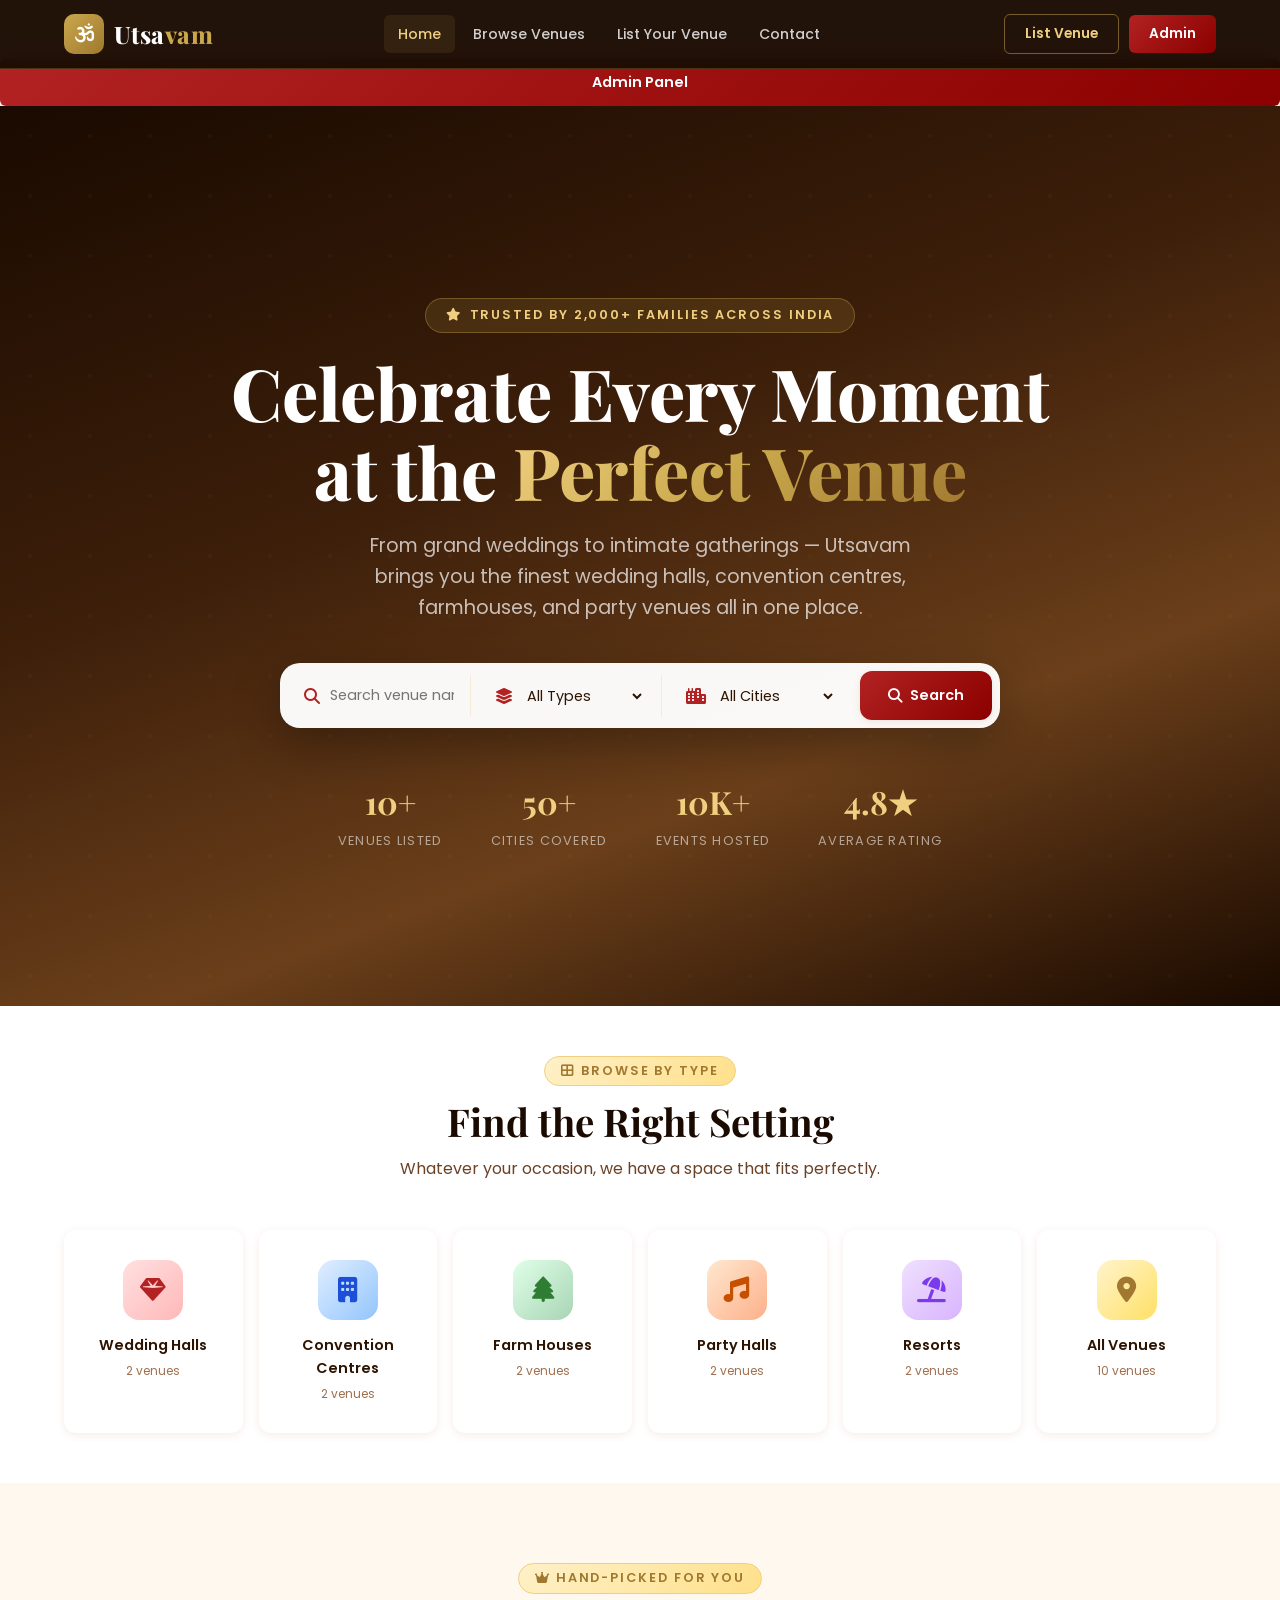
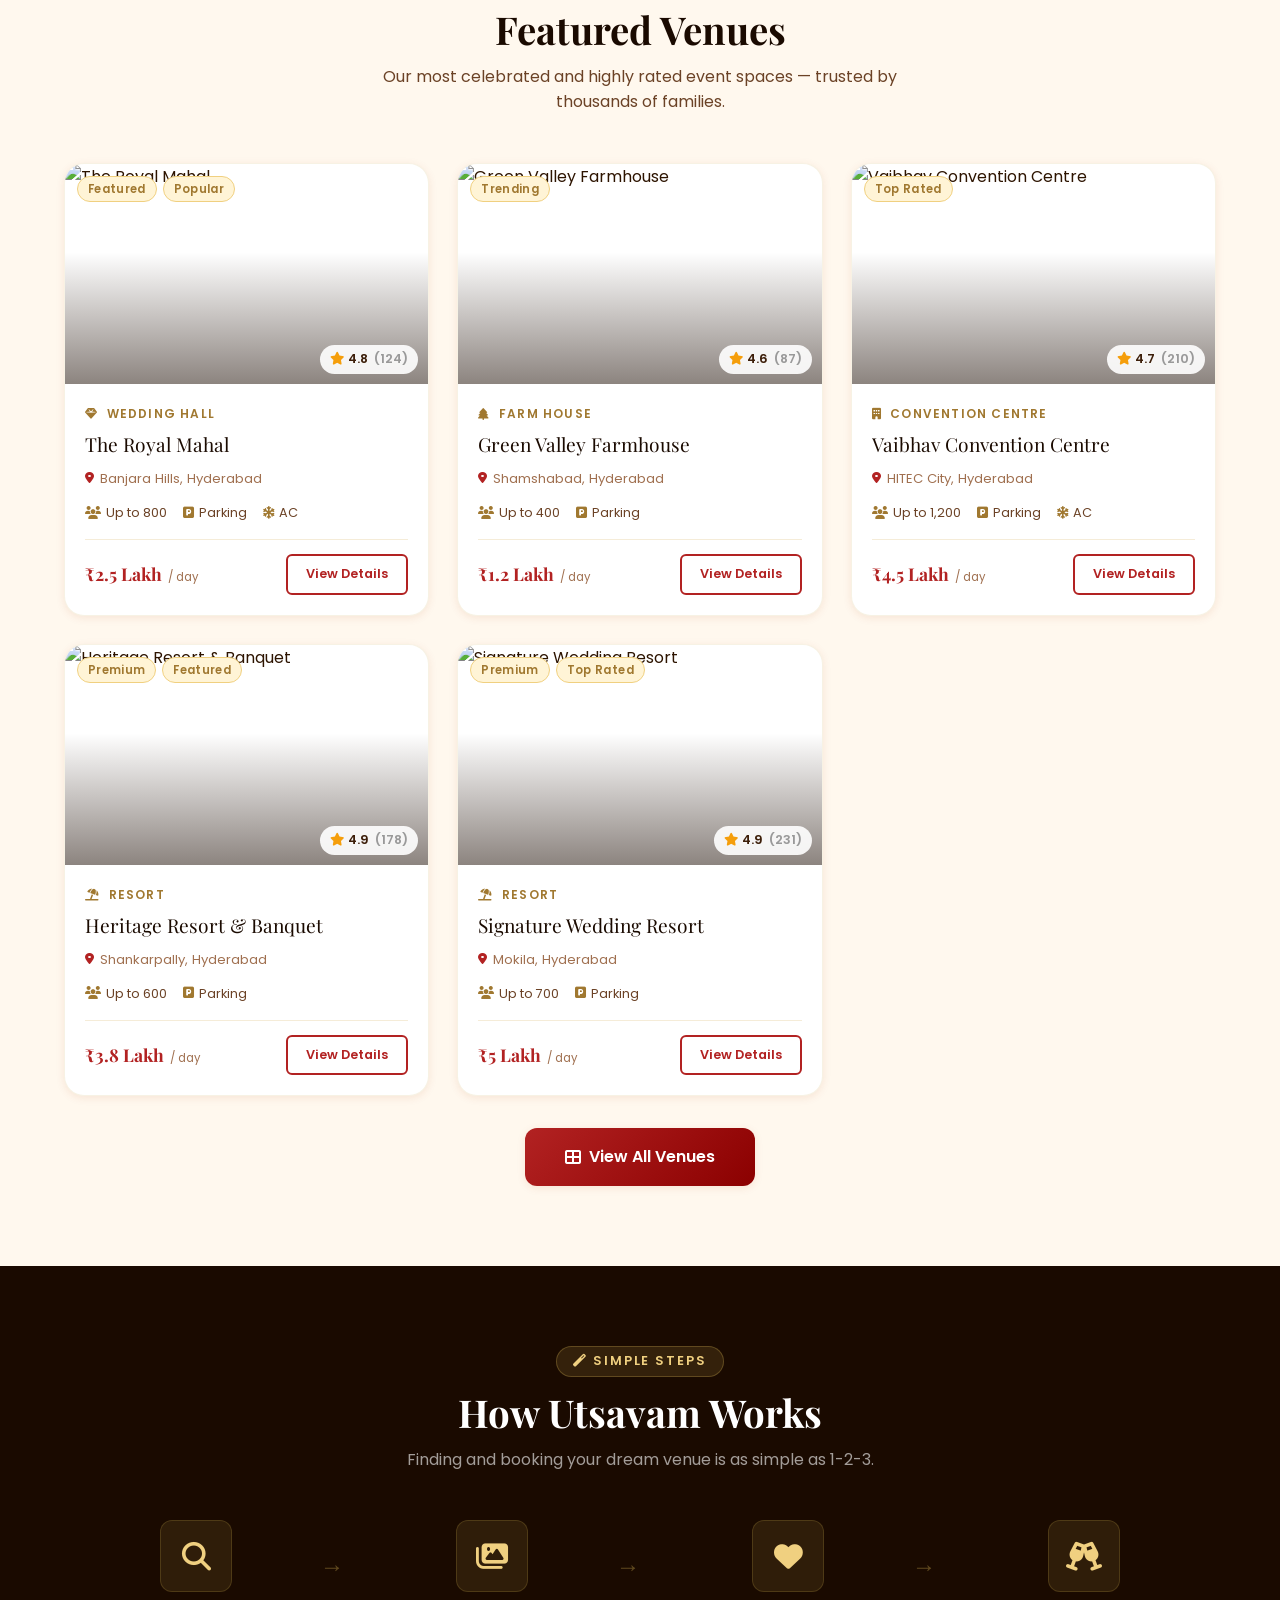
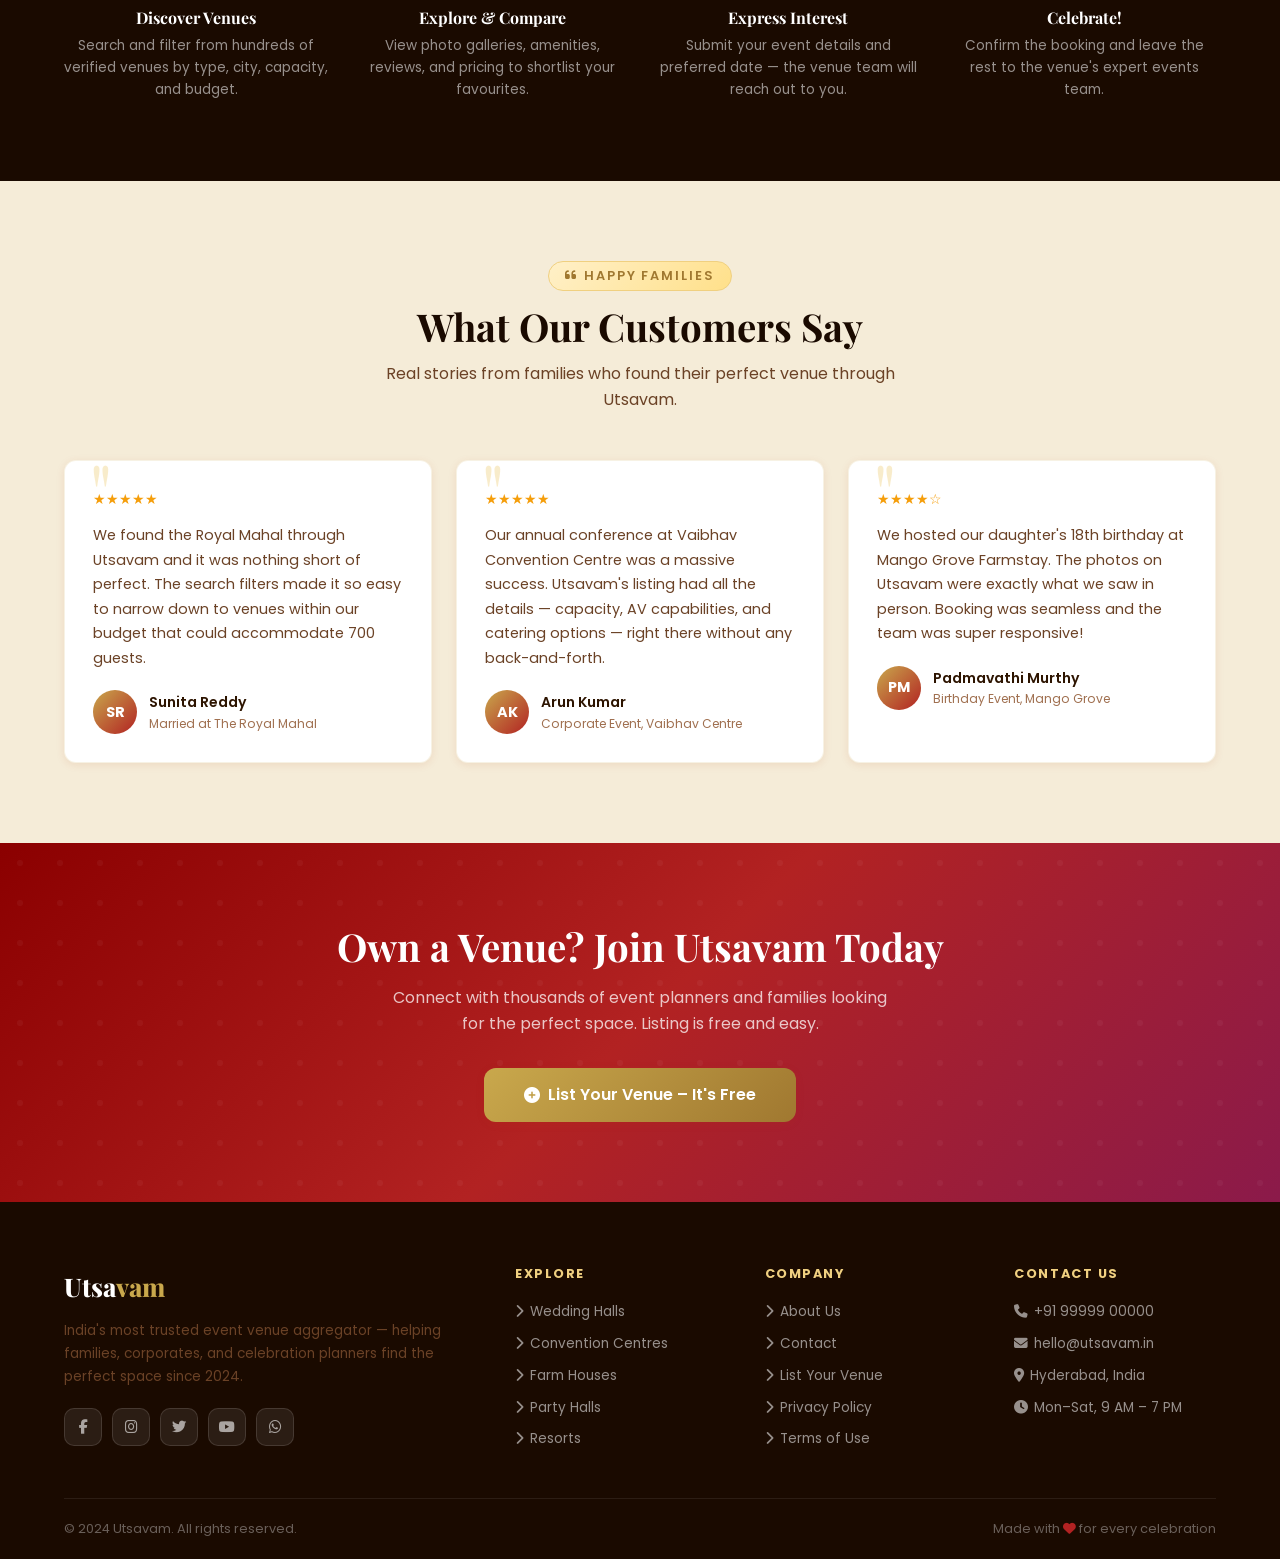
==== index.html @ 843a53f9 "Initial commit — Utsavam event venue aggregator" ====
<!DOCTYPE html>
<html lang="en">
<head>
  <meta charset="UTF-8">
  <meta name="viewport" content="width=device-width, initial-scale=1.0">
  <title>Utsavam – Find Your Perfect Event Venue</title>
  <meta name="description" content="Utsavam is India's premier event venue aggregator. Discover wedding halls, convention centres, farmhouses, party halls and resorts for every occasion.">
  <link rel="stylesheet" href="css/styles.css">
  <link rel="stylesheet" href="https://cdnjs.cloudflare.com/ajax/libs/font-awesome/6.5.0/css/all.min.css">
</head>
<body>

<!-- ══ NAVBAR ══ -->
<nav class="navbar" id="navbar">
  <div class="navbar-inner">
    <a href="index.html" class="navbar-logo">
      <div class="logo-icon"><i class="fas fa-om"></i></div>
      <span class="logo-text">Utsa<span>vam</span></span>
    </a>
    <div class="navbar-links">
      <a href="index.html"           class="nav-link">Home</a>
      <a href="venues.html"          class="nav-link">Browse Venues</a>
      <a href="register-venue.html"  class="nav-link">List Your Venue</a>
      <a href="contact.html"         class="nav-link">Contact</a>
    </div>
    <div class="navbar-cta">
      <a href="register-venue.html" class="btn btn-nav btn-nav-outline">List Venue</a>
      <a href="admin.html"          class="btn btn-nav btn-nav-primary">Admin</a>
    </div>
    <div class="hamburger" id="hamburger">
      <span></span><span></span><span></span>
    </div>
  </div>
</nav>

<!-- Mobile Menu -->
<div class="mobile-menu" id="mobileMenu">
  <a href="index.html"          class="nav-link">Home</a>
  <a href="venues.html"         class="nav-link">Browse Venues</a>
  <a href="register-venue.html" class="nav-link">List Your Venue</a>
  <a href="contact.html"        class="nav-link">Contact Us</a>
  <div style="border-top:1px solid rgba(255,255,255,0.1);margin:16px 0;"></div>
  <a href="admin.html" class="btn btn-primary btn-full">Admin Panel</a>
</div>

<!-- ══ HERO ══ -->
<section class="hero">
  <div class="hero-particles" id="heroParticles"></div>
  <div class="hero-content">
    <div class="hero-eyebrow fade-in-up">
      <i class="fas fa-star"></i> Trusted by 2,000+ Families Across India
    </div>
    <h1 class="hero-title fade-in-up fade-in-up-d1">
      Celebrate Every Moment<br>at the <span class="highlight">Perfect Venue</span>
    </h1>
    <p class="hero-subtitle fade-in-up fade-in-up-d2">
      From grand weddings to intimate gatherings — Utsavam brings you the finest wedding halls, convention centres, farmhouses, and party venues all in one place.
    </p>

    <!-- Search Bar -->
    <div class="hero-search fade-in-up fade-in-up-d3" id="heroSearch">
      <div class="search-field">
        <i class="fas fa-search"></i>
        <input type="text" id="searchQuery" placeholder="Search venue name, area…" autocomplete="off">
      </div>
      <div class="search-field">
        <i class="fas fa-layer-group"></i>
        <select id="searchType">
          <option value="">All Types</option>
          <option value="wedding_hall">Wedding Hall</option>
          <option value="convention_center">Convention Centre</option>
          <option value="farm_house">Farm House</option>
          <option value="party_hall">Party Hall</option>
          <option value="resort">Resort</option>
        </select>
      </div>
      <div class="search-field">
        <i class="fas fa-city"></i>
        <select id="searchCity">
          <option value="">All Cities</option>
          <option value="Hyderabad">Hyderabad</option>
          <option value="Chennai">Chennai</option>
          <option value="Bangalore">Bangalore</option>
          <option value="Mumbai">Mumbai</option>
        </select>
      </div>
      <button class="btn btn-primary" onclick="doHeroSearch()">
        <i class="fas fa-search"></i> Search
      </button>
    </div>

    <!-- Stats -->
    <div class="hero-stats fade-in-up">
      <div class="hero-stat"><span class="number" id="statVenues">0</span><span class="label">Venues Listed</span></div>
      <div class="hero-stat"><span class="number">50+</span><span class="label">Cities Covered</span></div>
      <div class="hero-stat"><span class="number">10K+</span><span class="label">Events Hosted</span></div>
      <div class="hero-stat"><span class="number">4.8★</span><span class="label">Average Rating</span></div>
    </div>
  </div>
</section>

<!-- ══ CATEGORIES ══ -->
<section class="section-sm" style="background:#fff;">
  <div class="container">
    <div class="section-header">
      <span class="eyebrow"><i class="fas fa-th-large"></i> Browse by Type</span>
      <h2>Find the Right Setting</h2>
      <p>Whatever your occasion, we have a space that fits perfectly.</p>
    </div>
    <div class="category-grid" id="categoryGrid">
      <a href="venues.html?type=wedding_hall" class="category-card">
        <div class="category-icon red"><i class="fas fa-gem" style="color:#B22222"></i></div>
        <div class="category-name">Wedding Halls</div>
        <div class="category-count" id="cat-wedding_hall">Loading…</div>
      </a>
      <a href="venues.html?type=convention_center" class="category-card">
        <div class="category-icon blue"><i class="fas fa-building" style="color:#1D4ED8"></i></div>
        <div class="category-name">Convention Centres</div>
        <div class="category-count" id="cat-convention_center">Loading…</div>
      </a>
      <a href="venues.html?type=farm_house" class="category-card">
        <div class="category-icon green"><i class="fas fa-tree" style="color:#2E7D32"></i></div>
        <div class="category-name">Farm Houses</div>
        <div class="category-count" id="cat-farm_house">Loading…</div>
      </a>
      <a href="venues.html?type=party_hall" class="category-card">
        <div class="category-icon orange"><i class="fas fa-music" style="color:#C75000"></i></div>
        <div class="category-name">Party Halls</div>
        <div class="category-count" id="cat-party_hall">Loading…</div>
      </a>
      <a href="venues.html?type=resort" class="category-card">
        <div class="category-icon purple"><i class="fas fa-umbrella-beach" style="color:#7C3AED"></i></div>
        <div class="category-name">Resorts</div>
        <div class="category-count" id="cat-resort">Loading…</div>
      </a>
      <a href="venues.html" class="category-card">
        <div class="category-icon gold"><i class="fas fa-map-marker-alt" style="color:#A07830"></i></div>
        <div class="category-name">All Venues</div>
        <div class="category-count" id="cat-all">Loading…</div>
      </a>
    </div>
  </div>
</section>

<!-- ══ FEATURED VENUES ══ -->
<section class="section" style="background:var(--cream);">
  <div class="container">
    <div class="section-header">
      <span class="eyebrow"><i class="fas fa-crown"></i> Hand-picked for You</span>
      <h2>Featured Venues</h2>
      <p>Our most celebrated and highly rated event spaces — trusted by thousands of families.</p>
    </div>
    <div class="venues-grid" id="featuredVenues">
      <!-- JS populated -->
    </div>
    <div class="text-center mt-32">
      <a href="venues.html" class="btn btn-primary btn-lg">
        <i class="fas fa-th-large"></i> View All Venues
      </a>
    </div>
  </div>
</section>

<!-- ══ HOW IT WORKS ══ -->
<section class="section how-it-works">
  <div class="container">
    <div class="section-header">
      <span class="eyebrow"><i class="fas fa-magic"></i> Simple Steps</span>
      <h2>How Utsavam Works</h2>
      <p>Finding and booking your dream venue is as simple as 1-2-3.</p>
    </div>
    <div class="steps-grid">
      <div class="step-card">
        <div class="step-icon"><i class="fas fa-search"></i></div>
        <h4>Discover Venues</h4>
        <p>Search and filter from hundreds of verified venues by type, city, capacity, and budget.</p>
      </div>
      <div class="step-card">
        <div class="step-icon"><i class="fas fa-images"></i></div>
        <h4>Explore & Compare</h4>
        <p>View photo galleries, amenities, reviews, and pricing to shortlist your favourites.</p>
      </div>
      <div class="step-card">
        <div class="step-icon"><i class="fas fa-heart"></i></div>
        <h4>Express Interest</h4>
        <p>Submit your event details and preferred date — the venue team will reach out to you.</p>
      </div>
      <div class="step-card">
        <div class="step-icon"><i class="fas fa-glass-cheers"></i></div>
        <h4>Celebrate!</h4>
        <p>Confirm the booking and leave the rest to the venue's expert events team.</p>
      </div>
    </div>
  </div>
</section>

<!-- ══ TESTIMONIALS ══ -->
<section class="section testimonials">
  <div class="container">
    <div class="section-header">
      <span class="eyebrow"><i class="fas fa-quote-left"></i> Happy Families</span>
      <h2>What Our Customers Say</h2>
      <p>Real stories from families who found their perfect venue through Utsavam.</p>
    </div>
    <div class="grid-3 gap-24" id="testimonials">
      <div class="testimonial-card">
        <div class="testimonial-stars">★★★★★</div>
        <p class="testimonial-text">We found the Royal Mahal through Utsavam and it was nothing short of perfect. The search filters made it so easy to narrow down to venues within our budget that could accommodate 700 guests.</p>
        <div class="testimonial-author">
          <div class="testimonial-avatar">SR</div>
          <div>
            <div class="testimonial-name">Sunita Reddy</div>
            <div class="testimonial-venue">Married at The Royal Mahal</div>
          </div>
        </div>
      </div>
      <div class="testimonial-card">
        <div class="testimonial-stars">★★★★★</div>
        <p class="testimonial-text">Our annual conference at Vaibhav Convention Centre was a massive success. Utsavam's listing had all the details — capacity, AV capabilities, and catering options — right there without any back-and-forth.</p>
        <div class="testimonial-author">
          <div class="testimonial-avatar">AK</div>
          <div>
            <div class="testimonial-name">Arun Kumar</div>
            <div class="testimonial-venue">Corporate Event, Vaibhav Centre</div>
          </div>
        </div>
      </div>
      <div class="testimonial-card">
        <div class="testimonial-stars">★★★★☆</div>
        <p class="testimonial-text">We hosted our daughter's 18th birthday at Mango Grove Farmstay. The photos on Utsavam were exactly what we saw in person. Booking was seamless and the team was super responsive!</p>
        <div class="testimonial-author">
          <div class="testimonial-avatar">PM</div>
          <div>
            <div class="testimonial-name">Padmavathi Murthy</div>
            <div class="testimonial-venue">Birthday Event, Mango Grove</div>
          </div>
        </div>
      </div>
    </div>
  </div>
</section>

<!-- ══ CTA BANNER ══ -->
<section class="cta-banner">
  <div class="container" style="position:relative;z-index:1;">
    <h2>Own a Venue? Join Utsavam Today</h2>
    <p>Connect with thousands of event planners and families looking for the perfect space. Listing is free and easy.</p>
    <a href="register-venue.html" class="btn btn-gold btn-lg">
      <i class="fas fa-plus-circle"></i> List Your Venue – It's Free
    </a>
  </div>
</section>

<!-- ══ FOOTER ══ -->
<footer class="footer">
  <div class="container">
    <div class="footer-grid">
      <div class="footer-brand">
        <div class="logo-text">Utsa<span>vam</span></div>
        <p>India's most trusted event venue aggregator — helping families, corporates, and celebration planners find the perfect space since 2024.</p>
        <div class="social-links">
          <a href="#" class="social-link"><i class="fab fa-facebook-f"></i></a>
          <a href="#" class="social-link"><i class="fab fa-instagram"></i></a>
          <a href="#" class="social-link"><i class="fab fa-twitter"></i></a>
          <a href="#" class="social-link"><i class="fab fa-youtube"></i></a>
          <a href="#" class="social-link"><i class="fab fa-whatsapp"></i></a>
        </div>
      </div>
      <div class="footer-col">
        <h5>Explore</h5>
        <div class="footer-links">
          <a href="venues.html?type=wedding_hall"       class="footer-link"><i class="fas fa-chevron-right"></i> Wedding Halls</a>
          <a href="venues.html?type=convention_center"  class="footer-link"><i class="fas fa-chevron-right"></i> Convention Centres</a>
          <a href="venues.html?type=farm_house"         class="footer-link"><i class="fas fa-chevron-right"></i> Farm Houses</a>
          <a href="venues.html?type=party_hall"         class="footer-link"><i class="fas fa-chevron-right"></i> Party Halls</a>
          <a href="venues.html?type=resort"             class="footer-link"><i class="fas fa-chevron-right"></i> Resorts</a>
        </div>
      </div>
      <div class="footer-col">
        <h5>Company</h5>
        <div class="footer-links">
          <a href="#"                    class="footer-link"><i class="fas fa-chevron-right"></i> About Us</a>
          <a href="contact.html"         class="footer-link"><i class="fas fa-chevron-right"></i> Contact</a>
          <a href="register-venue.html"  class="footer-link"><i class="fas fa-chevron-right"></i> List Your Venue</a>
          <a href="#"                    class="footer-link"><i class="fas fa-chevron-right"></i> Privacy Policy</a>
          <a href="#"                    class="footer-link"><i class="fas fa-chevron-right"></i> Terms of Use</a>
        </div>
      </div>
      <div class="footer-col">
        <h5>Contact Us</h5>
        <div class="footer-links">
          <span class="footer-link"><i class="fas fa-phone"></i> +91 99999 00000</span>
          <span class="footer-link"><i class="fas fa-envelope"></i> hello@utsavam.in</span>
          <span class="footer-link"><i class="fas fa-map-marker-alt"></i> Hyderabad, India</span>
          <span class="footer-link"><i class="fas fa-clock"></i> Mon–Sat, 9 AM – 7 PM</span>
        </div>
      </div>
    </div>
  </div>
  <div class="container">
    <div class="footer-bottom">
      <p>© 2024 Utsavam. All rights reserved.</p>
      <p class="made-with">Made with <i class="fas fa-heart"></i> for every celebration</p>
    </div>
  </div>
</footer>

<script src="js/data.js"></script>
<script>
document.addEventListener('DOMContentLoaded', () => {
  // Counter animation
  const venues = VenueDB.approved();
  const el = document.getElementById('statVenues');
  let count = 0;
  const target = venues.length;
  const timer = setInterval(() => {
    count += 1;
    el.textContent = count + '+';
    if (count >= target) { el.textContent = target + '+'; clearInterval(timer); }
  }, 60);

  // Category counts
  const types = ['wedding_hall','convention_center','farm_house','party_hall','resort'];
  types.forEach(t => {
    const cnt = venues.filter(v => v.type === t).length;
    const el  = document.getElementById('cat-' + t);
    if (el) el.textContent = cnt + ' venue' + (cnt !== 1 ? 's' : '');
  });
  const allEl = document.getElementById('cat-all');
  if (allEl) allEl.textContent = venues.length + ' venues';

  // Featured venues
  const featured = VenueDB.featured().slice(0, 6);
  const grid = document.getElementById('featuredVenues');
  if (grid) {
    if (featured.length === 0) {
      grid.innerHTML = '<div class="empty-state"><i class="fas fa-building"></i><h4>No featured venues yet</h4></div>';
    } else {
      grid.innerHTML = featured.map(v => Utils.venueCardHTML(v)).join('');
    }
  }

  // Particles
  const container = document.getElementById('heroParticles');
  if (container) {
    for (let i = 0; i < 20; i++) {
      const p = document.createElement('div');
      p.className = 'hero-particle';
      p.style.cssText = `left:${Math.random()*100}%;top:${60+Math.random()*40}%;animation-delay:${Math.random()*6}s;animation-duration:${4+Math.random()*4}s;`;
      container.appendChild(p);
    }
  }
});

function doHeroSearch() {
  const q    = document.getElementById('searchQuery').value.trim();
  const type = document.getElementById('searchType').value;
  const city = document.getElementById('searchCity').value;
  const params = new URLSearchParams();
  if (q)    params.set('q', q);
  if (type) params.set('type', type);
  if (city) params.set('city', city);
  window.location.href = 'venues.html?' + params.toString();
}

// Allow Enter key in search
document.getElementById('searchQuery')?.addEventListener('keydown', e => {
  if (e.key === 'Enter') doHeroSearch();
});
</script>
</body>
</html>
---- css/styles.css ----
/* ================================================
   UTSAVAM — Festive & Warm Theme
   Color Palette: Crimson, Gold, Cream, Deep Brown
   ================================================ */

@import url('https://fonts.googleapis.com/css2?family=Playfair+Display:wght@400;600;700;800&family=Poppins:wght@300;400;500;600;700&display=swap');

/* ── CSS Variables ── */
:root {
  --crimson:     #B22222;
  --crimson-dark:#8B0000;
  --crimson-light:#D94040;
  --gold:        #C9A84C;
  --gold-light:  #F0D080;
  --gold-dark:   #A07830;
  --cream:       #FFF8EE;
  --cream-dark:  #F5ECD8;
  --warm-white:  #FFFDF9;
  --brown-deep:  #1A0A00;
  --brown-dark:  #3D1F0A;
  --brown-mid:   #6B3F1A;
  --brown-light: #A0733A;
  --text-primary:#2D1400;
  --text-secondary:#6B4226;
  --text-light:  #A07050;
  --success:     #2E7D32;
  --error:       #C62828;
  --shadow-sm:   0 2px 8px rgba(180,60,0,0.10);
  --shadow-md:   0 4px 20px rgba(180,60,0,0.15);
  --shadow-lg:   0 8px 40px rgba(180,60,0,0.20);
  --radius-sm:   6px;
  --radius-md:   12px;
  --radius-lg:   20px;
  --transition:  all 0.3s ease;
  --font-heading:'Playfair Display', serif;
  --font-body:   'Poppins', sans-serif;
}

/* ── Reset & Base ── */
*, *::before, *::after { box-sizing: border-box; margin: 0; padding: 0; }

html { scroll-behavior: smooth; }

body {
  font-family: var(--font-body);
  background: var(--cream);
  color: var(--text-primary);
  line-height: 1.6;
  overflow-x: hidden;
}

img { max-width: 100%; display: block; }
a  { text-decoration: none; color: inherit; }
ul { list-style: none; }
button { cursor: pointer; border: none; background: none; font-family: inherit; }
input, textarea, select { font-family: inherit; }

/* ── Scrollbar ── */
::-webkit-scrollbar { width: 6px; }
::-webkit-scrollbar-track { background: var(--cream-dark); }
::-webkit-scrollbar-thumb { background: var(--gold); border-radius: 4px; }

/* ── Typography ── */
h1,h2,h3,h4,h5 { font-family: var(--font-heading); color: var(--brown-deep); line-height: 1.2; }
h1 { font-size: clamp(2rem, 5vw, 3.5rem); }
h2 { font-size: clamp(1.6rem, 3vw, 2.4rem); }
h3 { font-size: clamp(1.2rem, 2vw, 1.6rem); }
h4 { font-size: 1.1rem; }
p  { color: var(--text-secondary); }

.serif { font-family: var(--font-heading); }
.gold-text { color: var(--gold-dark); }
.crimson-text { color: var(--crimson); }

/* ── Layout ── */
.container { max-width: 1200px; margin: 0 auto; padding: 0 24px; }
.section    { padding: 80px 0; }
.section-sm { padding: 50px 0; }

.grid-2 { display: grid; grid-template-columns: repeat(2,1fr); gap: 24px; }
.grid-3 { display: grid; grid-template-columns: repeat(3,1fr); gap: 24px; }
.grid-4 { display: grid; grid-template-columns: repeat(4,1fr); gap: 24px; }

.flex { display: flex; }
.flex-center { display: flex; align-items: center; justify-content: center; }
.flex-between { display: flex; align-items: center; justify-content: space-between; }
.flex-col { display: flex; flex-direction: column; }
.gap-8  { gap: 8px; }
.gap-12 { gap: 12px; }
.gap-16 { gap: 16px; }
.gap-24 { gap: 24px; }

.text-center { text-align: center; }
.mt-8  { margin-top: 8px; }
.mt-16 { margin-top: 16px; }
.mt-24 { margin-top: 24px; }
.mt-32 { margin-top: 32px; }
.mb-8  { margin-bottom: 8px; }
.mb-16 { margin-bottom: 16px; }
.mb-24 { margin-bottom: 24px; }
.mb-32 { margin-bottom: 32px; }

/* ── Section Headers ── */
.section-header { text-align: center; margin-bottom: 48px; }
.section-header .eyebrow {
  display: inline-block;
  font-size: 0.8rem;
  font-weight: 600;
  letter-spacing: 0.15em;
  text-transform: uppercase;
  color: var(--gold-dark);
  background: linear-gradient(135deg, #FFF0C8, #FFE08A);
  border: 1px solid var(--gold-light);
  padding: 4px 16px;
  border-radius: 30px;
  margin-bottom: 12px;
}
.section-header h2 { margin-bottom: 12px; }
.section-header p { color: var(--text-secondary); max-width: 560px; margin: 0 auto; }

/* ── Decorative Divider ── */
.divider {
  display: flex; align-items: center; gap: 12px;
  justify-content: center; margin: 16px 0;
}
.divider::before, .divider::after {
  content:''; flex:1; height:1px;
  background: linear-gradient(90deg, transparent, var(--gold-light), transparent);
}
.divider-icon { color: var(--gold-dark); font-size: 1.1rem; }

/* ── Buttons ── */
.btn {
  display: inline-flex; align-items: center; gap: 8px;
  padding: 12px 28px; border-radius: var(--radius-sm);
  font-weight: 600; font-size: 0.9rem;
  transition: var(--transition); white-space: nowrap;
}
.btn-primary {
  background: linear-gradient(135deg, var(--crimson), var(--crimson-dark));
  color: #fff; box-shadow: var(--shadow-sm);
}
.btn-primary:hover {
  background: linear-gradient(135deg, var(--crimson-light), var(--crimson));
  box-shadow: var(--shadow-md); transform: translateY(-2px);
}
.btn-gold {
  background: linear-gradient(135deg, var(--gold), var(--gold-dark));
  color: #fff; box-shadow: var(--shadow-sm);
}
.btn-gold:hover {
  background: linear-gradient(135deg, var(--gold-light), var(--gold));
  box-shadow: var(--shadow-md); transform: translateY(-2px);
}
.btn-outline {
  border: 2px solid var(--crimson); color: var(--crimson); background: transparent;
}
.btn-outline:hover { background: var(--crimson); color: #fff; transform: translateY(-2px); }
.btn-outline-gold {
  border: 2px solid var(--gold-dark); color: var(--gold-dark); background: transparent;
}
.btn-outline-gold:hover { background: var(--gold-dark); color: #fff; transform: translateY(-2px); }
.btn-lg { padding: 16px 40px; font-size: 1rem; border-radius: var(--radius-md); }
.btn-sm { padding: 8px 18px; font-size: 0.8rem; }
.btn-full { width: 100%; justify-content: center; }

/* ── Tags / Badges ── */
.badge {
  display: inline-flex; align-items: center; gap: 4px;
  padding: 3px 10px; border-radius: 30px;
  font-size: 0.72rem; font-weight: 600; letter-spacing: 0.03em;
}
.badge-gold { background: #FFF4D6; color: var(--gold-dark); border: 1px solid #F0D080; }
.badge-crimson { background: #FFF0F0; color: var(--crimson); border: 1px solid #FFB8B8; }
.badge-green { background: #F0FFF4; color: #2E7D32; border: 1px solid #A8D5B5; }
.badge-blue  { background: #EFF6FF; color: #1D4ED8; border: 1px solid #93C5FD; }

/* ══════════════════════════════════════════
   NAVIGATION
══════════════════════════════════════════ */
.navbar {
  position: fixed; top: 0; left: 0; right: 0; z-index: 1000;
  background: rgba(26, 10, 0, 0.96);
  backdrop-filter: blur(12px);
  border-bottom: 1px solid rgba(201,168,76,0.25);
  transition: var(--transition);
}
.navbar.scrolled {
  background: rgba(26, 10, 0, 0.99);
  box-shadow: 0 4px 20px rgba(0,0,0,0.4);
}
.navbar-inner {
  display: flex; align-items: center; justify-content: space-between;
  padding: 0 24px; height: 68px; max-width: 1200px; margin: 0 auto;
}
.navbar-logo {
  display: flex; align-items: center; gap: 10px;
}
.navbar-logo .logo-icon {
  width: 40px; height: 40px;
  background: linear-gradient(135deg, var(--gold), var(--gold-dark));
  border-radius: 10px;
  display: flex; align-items: center; justify-content: center;
  font-size: 1.2rem; color: #fff;
}
.navbar-logo .logo-text {
  font-family: var(--font-heading); font-size: 1.5rem; font-weight: 800;
  color: #fff; letter-spacing: 0.02em;
}
.navbar-logo .logo-text span { color: var(--gold); }
.navbar-links {
  display: flex; align-items: center; gap: 4px;
}
.nav-link {
  padding: 8px 14px; border-radius: var(--radius-sm);
  color: rgba(255,255,255,0.8); font-size: 0.88rem; font-weight: 500;
  transition: var(--transition);
}
.nav-link:hover, .nav-link.active {
  color: var(--gold-light); background: rgba(201,168,76,0.1);
}
.navbar-cta { display: flex; align-items: center; gap: 10px; }
.btn-nav {
  padding: 8px 20px; border-radius: var(--radius-sm);
  font-size: 0.85rem; font-weight: 600;
}
.btn-nav-outline {
  border: 1px solid rgba(201,168,76,0.5); color: var(--gold-light);
  transition: var(--transition);
}
.btn-nav-outline:hover {
  border-color: var(--gold); background: rgba(201,168,76,0.15);
}
.btn-nav-primary {
  background: linear-gradient(135deg, var(--crimson), var(--crimson-dark));
  color: #fff; transition: var(--transition);
}
.btn-nav-primary:hover { background: linear-gradient(135deg, var(--crimson-light), var(--crimson)); }

.hamburger { display: none; flex-direction: column; gap: 5px; cursor: pointer; padding: 4px; }
.hamburger span { display: block; width: 22px; height: 2px; background: #fff; border-radius: 2px; transition: var(--transition); }

/* ══════════════════════════════════════════
   HERO SECTION
══════════════════════════════════════════ */
.hero {
  min-height: 100vh; position: relative;
  background: linear-gradient(160deg, #1A0A00 0%, #3D1F0A 40%, #6B3F1A 70%, #1A0A00 100%);
  display: flex; align-items: center; overflow: hidden;
}
.hero::before {
  content: ''; position: absolute; inset: 0;
  background: url("data:image/svg+xml,%3Csvg width='60' height='60' viewBox='0 0 60 60' xmlns='http://www.w3.org/2000/svg'%3E%3Cg fill='none' fill-rule='evenodd'%3E%3Cg fill='%23C9A84C' fill-opacity='0.04'%3E%3Ccircle cx='30' cy='30' r='2'/%3E%3C/g%3E%3C/g%3E%3C/svg%3E");
}
.hero-particles { position: absolute; inset: 0; overflow: hidden; pointer-events: none; }
.hero-particle {
  position: absolute; width: 4px; height: 4px;
  background: var(--gold-light); border-radius: 50%; opacity: 0;
  animation: float-particle 6s infinite;
}
@keyframes float-particle {
  0%   { opacity: 0; transform: translateY(0) scale(0); }
  20%  { opacity: 0.6; }
  80%  { opacity: 0.3; }
  100% { opacity: 0; transform: translateY(-120px) scale(1.5); }
}

.hero-content {
  position: relative; z-index: 2;
  max-width: 1200px; margin: 0 auto; padding: 120px 24px 80px;
  text-align: center;
}
.hero-eyebrow {
  display: inline-flex; align-items: center; gap: 8px;
  background: rgba(201,168,76,0.15); border: 1px solid rgba(201,168,76,0.35);
  color: var(--gold-light); padding: 6px 20px; border-radius: 30px;
  font-size: 0.8rem; font-weight: 600; letter-spacing: 0.15em; text-transform: uppercase;
  margin-bottom: 20px;
}
.hero-title {
  font-family: var(--font-heading); font-size: clamp(2.5rem, 6vw, 4.5rem);
  font-weight: 800; color: #fff; margin-bottom: 20px; line-height: 1.1;
}
.hero-title .highlight {
  background: linear-gradient(135deg, var(--gold-light), var(--gold), var(--gold-dark));
  -webkit-background-clip: text; -webkit-text-fill-color: transparent; background-clip: text;
}
.hero-subtitle {
  font-size: clamp(1rem, 2vw, 1.2rem); color: rgba(255,255,255,0.7);
  max-width: 580px; margin: 0 auto 40px;
}

/* Search Bar */
.hero-search {
  background: rgba(255,255,255,0.97);
  border-radius: var(--radius-lg);
  padding: 8px; max-width: 720px; margin: 0 auto 48px;
  display: flex; gap: 8px; align-items: center;
  box-shadow: 0 16px 48px rgba(0,0,0,0.3);
}
.search-field {
  flex: 1; display: flex; align-items: center; gap: 10px;
  padding: 10px 16px; border-right: 1px solid var(--cream-dark);
}
.search-field:last-of-type { border-right: none; }
.search-field i { color: var(--crimson); font-size: 1rem; flex-shrink: 0; }
.search-field input, .search-field select {
  border: none; outline: none; background: none;
  font-size: 0.9rem; color: var(--text-primary); width: 100%;
}
.search-field select option { color: var(--text-primary); }
.hero-search .btn { border-radius: var(--radius-md); padding: 14px 28px; }

/* Hero Stats */
.hero-stats {
  display: flex; justify-content: center; gap: 48px; flex-wrap: wrap;
}
.hero-stat { text-align: center; }
.hero-stat .number {
  font-family: var(--font-heading); font-size: 2rem; font-weight: 700;
  color: var(--gold-light); display: block;
}
.hero-stat .label { font-size: 0.8rem; color: rgba(255,255,255,0.55); text-transform: uppercase; letter-spacing: 0.1em; }

/* ══════════════════════════════════════════
   CATEGORY CARDS
══════════════════════════════════════════ */
.category-grid {
  display: grid; grid-template-columns: repeat(auto-fit, minmax(160px, 1fr)); gap: 16px;
}
.category-card {
  background: #fff; border-radius: var(--radius-md);
  padding: 28px 16px; text-align: center;
  border: 2px solid transparent;
  transition: var(--transition); cursor: pointer;
  box-shadow: var(--shadow-sm);
  text-decoration: none;
}
.category-card:hover {
  border-color: var(--gold); transform: translateY(-4px);
  box-shadow: var(--shadow-md);
}
.category-card.active { border-color: var(--crimson); background: #FFF5F5; }
.category-icon {
  width: 60px; height: 60px; border-radius: 16px;
  display: flex; align-items: center; justify-content: center;
  font-size: 1.6rem; margin: 0 auto 14px;
}
.category-icon.red    { background: linear-gradient(135deg, #FFE0E0, #FFB8B8); }
.category-icon.gold   { background: linear-gradient(135deg, #FFF4CC, #FFE066); }
.category-icon.green  { background: linear-gradient(135deg, #E0FFE8, #A8D5B5); }
.category-icon.blue   { background: linear-gradient(135deg, #E0EEFF, #93C5FD); }
.category-icon.purple { background: linear-gradient(135deg, #F0E0FF, #D8B4FE); }
.category-icon.orange { background: linear-gradient(135deg, #FFE8D0, #FDB08A); }
.category-name { font-weight: 600; font-size: 0.9rem; color: var(--text-primary); margin-bottom: 4px; }
.category-count { font-size: 0.75rem; color: var(--text-light); }

/* ══════════════════════════════════════════
   VENUE CARDS
══════════════════════════════════════════ */
.venues-grid {
  display: grid; grid-template-columns: repeat(auto-fill, minmax(320px, 1fr)); gap: 28px;
}
.venue-card {
  background: #fff; border-radius: var(--radius-lg);
  overflow: hidden; box-shadow: var(--shadow-sm);
  transition: var(--transition); cursor: pointer;
  border: 1px solid rgba(201,168,76,0.15);
}
.venue-card:hover { transform: translateY(-6px); box-shadow: var(--shadow-lg); }

.venue-card-image {
  position: relative; height: 220px; overflow: hidden;
}
.venue-card-image img {
  width: 100%; height: 100%; object-fit: cover;
  transition: transform 0.5s ease;
}
.venue-card:hover .venue-card-image img { transform: scale(1.06); }
.venue-card-image .overlay {
  position: absolute; inset: 0;
  background: linear-gradient(to top, rgba(26,10,0,0.5), transparent 60%);
}
.venue-card-badges {
  position: absolute; top: 12px; left: 12px;
  display: flex; gap: 6px; flex-wrap: wrap;
}
.venue-card-fav {
  position: absolute; top: 12px; right: 12px;
  width: 34px; height: 34px; border-radius: 50%;
  background: rgba(255,255,255,0.9); display: flex; align-items: center; justify-content: center;
  color: var(--crimson); font-size: 0.9rem; transition: var(--transition);
}
.venue-card-fav:hover { background: var(--crimson); color: #fff; }
.venue-card-rating {
  position: absolute; bottom: 10px; right: 10px;
  background: rgba(255,255,255,0.9); border-radius: 20px;
  padding: 4px 10px; font-size: 0.8rem; font-weight: 600;
  display: flex; align-items: center; gap: 4px; color: var(--brown-dark);
}
.venue-card-rating i { color: #F59E0B; }

.venue-card-body { padding: 20px; }
.venue-card-type {
  font-size: 0.75rem; font-weight: 600; text-transform: uppercase;
  letter-spacing: 0.1em; color: var(--gold-dark); margin-bottom: 6px;
}
.venue-card-name {
  font-family: var(--font-heading); font-size: 1.2rem;
  color: var(--brown-deep); margin-bottom: 8px;
  display: -webkit-box; -webkit-line-clamp: 1; -webkit-box-orient: vertical; overflow: hidden;
}
.venue-card-location {
  display: flex; align-items: center; gap: 6px;
  font-size: 0.82rem; color: var(--text-light); margin-bottom: 14px;
}
.venue-card-location i { color: var(--crimson); font-size: 0.75rem; }

.venue-card-meta {
  display: flex; gap: 16px; margin-bottom: 16px; flex-wrap: wrap;
}
.venue-meta-item {
  display: flex; align-items: center; gap: 5px;
  font-size: 0.8rem; color: var(--text-secondary);
}
.venue-meta-item i { color: var(--gold-dark); font-size: 0.8rem; }

.venue-card-footer {
  border-top: 1px solid var(--cream-dark);
  padding-top: 14px;
  display: flex; align-items: center; justify-content: space-between;
}
.venue-card-price .amount {
  font-family: var(--font-heading); font-size: 1.1rem; font-weight: 700; color: var(--crimson);
}
.venue-card-price .period { font-size: 0.72rem; color: var(--text-light); margin-left: 2px; }

/* ══════════════════════════════════════════
   HOW IT WORKS
══════════════════════════════════════════ */
.how-it-works { background: var(--brown-deep); }
.how-it-works .section-header h2 { color: #fff; }
.how-it-works .section-header p  { color: rgba(255,255,255,0.6); }
.how-it-works .section-header .eyebrow { background: rgba(201,168,76,0.15); border-color: rgba(201,168,76,0.3); color: var(--gold-light); }

.steps-grid { display: grid; grid-template-columns: repeat(auto-fit, minmax(220px, 1fr)); gap: 32px; }
.step-card { text-align: center; position: relative; }
.step-card:not(:last-child)::after {
  content: '→';
  position: absolute; top: 28px; right: -16px;
  color: rgba(201,168,76,0.4); font-size: 1.5rem;
}
.step-number {
  width: 56px; height: 56px; border-radius: 50%;
  background: linear-gradient(135deg, var(--gold), var(--gold-dark));
  display: flex; align-items: center; justify-content: center;
  font-family: var(--font-heading); font-size: 1.3rem; font-weight: 700; color: #fff;
  margin: 0 auto 16px;
}
.step-icon {
  width: 72px; height: 72px; border-radius: var(--radius-md);
  background: rgba(201,168,76,0.12); border: 1px solid rgba(201,168,76,0.2);
  display: flex; align-items: center; justify-content: center;
  font-size: 1.8rem; color: var(--gold-light); margin: 0 auto 16px;
}
.step-card h4 { color: #fff; margin-bottom: 8px; font-size: 1rem; }
.step-card p  { color: rgba(255,255,255,0.55); font-size: 0.85rem; }

/* ══════════════════════════════════════════
   TESTIMONIALS
══════════════════════════════════════════ */
.testimonials { background: var(--cream-dark); }
.testimonial-card {
  background: #fff; border-radius: var(--radius-md); padding: 28px;
  box-shadow: var(--shadow-sm); border: 1px solid rgba(201,168,76,0.15);
  position: relative;
}
.testimonial-card::before {
  content: '"'; position: absolute; top: -10px; left: 24px;
  font-family: var(--font-heading); font-size: 5rem; color: var(--gold-light);
  line-height: 1; opacity: 0.4;
}
.testimonial-stars { color: #F59E0B; margin-bottom: 12px; font-size: 0.85rem; }
.testimonial-text { color: var(--text-secondary); font-size: 0.9rem; line-height: 1.7; margin-bottom: 20px; }
.testimonial-author { display: flex; align-items: center; gap: 12px; }
.testimonial-avatar {
  width: 44px; height: 44px; border-radius: 50%;
  background: linear-gradient(135deg, var(--gold), var(--crimson));
  display: flex; align-items: center; justify-content: center;
  color: #fff; font-weight: 700; font-size: 0.9rem;
}
.testimonial-name { font-weight: 600; font-size: 0.88rem; color: var(--text-primary); }
.testimonial-venue { font-size: 0.76rem; color: var(--text-light); }

/* ══════════════════════════════════════════
   CTA BANNER
══════════════════════════════════════════ */
.cta-banner {
  background: linear-gradient(135deg, var(--crimson-dark), var(--crimson), #8B1A4A);
  padding: 80px 0; text-align: center; position: relative; overflow: hidden;
}
.cta-banner::before {
  content: ''; position: absolute; inset: 0;
  background: url("data:image/svg+xml,%3Csvg width='40' height='40' viewBox='0 0 40 40' xmlns='http://www.w3.org/2000/svg'%3E%3Cg fill='%23fff' fill-opacity='0.04'%3E%3Ccircle cx='20' cy='20' r='3'/%3E%3C/g%3E%3C/svg%3E");
}
.cta-banner h2 { color: #fff; margin-bottom: 16px; }
.cta-banner p  { color: rgba(255,255,255,0.75); margin-bottom: 32px; max-width: 500px; margin: 0 auto 32px; }
.cta-banner .btn-gold { font-size: 1rem; padding: 14px 40px; }

/* ══════════════════════════════════════════
   FOOTER
══════════════════════════════════════════ */
.footer { background: var(--brown-deep); color: rgba(255,255,255,0.7); padding: 64px 0 0; }
.footer-grid {
  display: grid; grid-template-columns: 2fr 1fr 1fr 1fr; gap: 48px; margin-bottom: 48px;
}
.footer-brand .logo-text {
  font-family: var(--font-heading); font-size: 1.6rem; font-weight: 800;
  color: #fff; margin-bottom: 12px;
}
.footer-brand .logo-text span { color: var(--gold); }
.footer-brand p { font-size: 0.85rem; line-height: 1.7; margin-bottom: 20px; }
.social-links { display: flex; gap: 10px; }
.social-link {
  width: 38px; height: 38px; border-radius: 10px;
  background: rgba(255,255,255,0.08); border: 1px solid rgba(255,255,255,0.12);
  display: flex; align-items: center; justify-content: center;
  color: rgba(255,255,255,0.6); font-size: 0.9rem; transition: var(--transition);
}
.social-link:hover { background: var(--crimson); color: #fff; border-color: var(--crimson); }

.footer-col h5 { color: var(--gold-light); font-family: var(--font-body); font-size: 0.8rem; font-weight: 700; letter-spacing: 0.12em; text-transform: uppercase; margin-bottom: 20px; }
.footer-links { display: flex; flex-direction: column; gap: 10px; }
.footer-link {
  font-size: 0.85rem; color: rgba(255,255,255,0.55);
  transition: var(--transition); display: flex; align-items: center; gap: 6px;
}
.footer-link:hover { color: var(--gold-light); padding-left: 4px; }

.footer-bottom {
  border-top: 1px solid rgba(255,255,255,0.08);
  padding: 20px 0; display: flex; align-items: center; justify-content: space-between;
  flex-wrap: wrap; gap: 12px;
}
.footer-bottom p { font-size: 0.8rem; color: rgba(255,255,255,0.35); }
.footer-bottom .made-with { color: rgba(255,255,255,0.35); font-size: 0.8rem; }
.footer-bottom .made-with i { color: var(--crimson); }

/* ══════════════════════════════════════════
   PAGE HERO (inner pages)
══════════════════════════════════════════ */
.page-hero {
  padding: 120px 0 60px;
  background: linear-gradient(160deg, var(--brown-deep) 0%, var(--brown-dark) 60%, var(--brown-mid) 100%);
  text-align: center; position: relative; overflow: hidden;
}
.page-hero::after {
  content: ''; position: absolute; bottom: -1px; left: 0; right: 0; height: 60px;
  background: var(--cream);
  clip-path: ellipse(55% 100% at 50% 100%);
}
.page-hero h1 { color: #fff; margin-bottom: 12px; }
.page-hero p  { color: rgba(255,255,255,0.65); max-width: 500px; margin: 0 auto; }
.breadcrumb {
  display: flex; align-items: center; justify-content: center; gap: 8px;
  font-size: 0.8rem; color: rgba(255,255,255,0.5); margin-bottom: 20px;
}
.breadcrumb a { color: var(--gold-light); transition: var(--transition); }
.breadcrumb a:hover { color: var(--gold); }
.breadcrumb i { font-size: 0.65rem; }

/* ══════════════════════════════════════════
   VENUE LISTING PAGE
══════════════════════════════════════════ */
.venues-page-layout {
  display: grid; grid-template-columns: 280px 1fr; gap: 32px;
  align-items: start; padding: 40px 0 80px;
}
.filter-sidebar {
  background: #fff; border-radius: var(--radius-lg); padding: 24px;
  box-shadow: var(--shadow-sm); border: 1px solid rgba(201,168,76,0.15);
  position: sticky; top: 88px;
}
.filter-sidebar h4 { margin-bottom: 20px; color: var(--brown-deep); }
.filter-group { margin-bottom: 24px; }
.filter-group label {
  display: block; font-size: 0.78rem; font-weight: 700; text-transform: uppercase;
  letter-spacing: 0.1em; color: var(--text-light); margin-bottom: 10px;
}
.filter-group select, .filter-group input[type="range"] {
  width: 100%; border: 1.5px solid var(--cream-dark); border-radius: var(--radius-sm);
  padding: 10px 12px; font-size: 0.87rem; color: var(--text-primary);
  background: var(--cream); outline: none; transition: var(--transition);
}
.filter-group select:focus, .filter-group input:focus { border-color: var(--gold); }
.filter-checkboxes { display: flex; flex-direction: column; gap: 8px; }
.filter-checkbox {
  display: flex; align-items: center; gap: 10px; cursor: pointer;
  font-size: 0.85rem; color: var(--text-secondary);
}
.filter-checkbox input[type="checkbox"] {
  width: 16px; height: 16px; accent-color: var(--crimson);
}
.price-range-display {
  display: flex; justify-content: space-between;
  font-size: 0.78rem; color: var(--text-light); margin-top: 6px;
}
input[type="range"] {
  -webkit-appearance: none; height: 4px;
  background: linear-gradient(90deg, var(--crimson), var(--gold));
  border-radius: 2px; padding: 0 !important; border: none !important;
}
input[type="range"]::-webkit-slider-thumb {
  -webkit-appearance: none; width: 18px; height: 18px;
  border-radius: 50%; background: var(--crimson);
  cursor: pointer; box-shadow: 0 2px 6px rgba(178,34,34,0.4);
}

.venues-main {}
.venues-toolbar {
  display: flex; align-items: center; justify-content: space-between;
  margin-bottom: 24px; flex-wrap: wrap; gap: 12px;
}
.venues-count { font-size: 0.9rem; color: var(--text-secondary); }
.venues-count strong { color: var(--text-primary); }
.sort-select {
  border: 1.5px solid var(--cream-dark); border-radius: var(--radius-sm);
  padding: 8px 14px; font-size: 0.85rem; color: var(--text-primary);
  background: #fff; outline: none; cursor: pointer;
}
.sort-select:focus { border-color: var(--gold); }

.search-bar-inline {
  display: flex; align-items: center; gap: 10px;
  background: #fff; border: 1.5px solid var(--cream-dark);
  border-radius: var(--radius-sm); padding: 10px 16px; margin-bottom: 24px;
  transition: var(--transition);
}
.search-bar-inline:focus-within { border-color: var(--gold); box-shadow: 0 0 0 3px rgba(201,168,76,0.12); }
.search-bar-inline i { color: var(--text-light); }
.search-bar-inline input { border: none; outline: none; flex: 1; font-size: 0.9rem; background: none; }

/* ══════════════════════════════════════════
   VENUE DETAIL PAGE
══════════════════════════════════════════ */
.venue-detail-layout {
  display: grid; grid-template-columns: 1fr 360px; gap: 32px;
  align-items: start; padding: 40px 0 80px;
}
.venue-detail-main {}
.venue-detail-sidebar {}

/* Gallery */
.gallery-container { border-radius: var(--radius-lg); overflow: hidden; margin-bottom: 32px; }
.gallery-main { position: relative; height: 420px; overflow: hidden; }
.gallery-main img { width: 100%; height: 100%; object-fit: cover; }
.gallery-thumbs { display: grid; grid-template-columns: repeat(4,1fr); gap: 6px; margin-top: 6px; }
.gallery-thumb { height: 80px; overflow: hidden; border-radius: 6px; cursor: pointer; opacity: 0.7; transition: var(--transition); }
.gallery-thumb:hover, .gallery-thumb.active { opacity: 1; outline: 2px solid var(--gold); }
.gallery-thumb img { width: 100%; height: 100%; object-fit: cover; }

/* Venue detail info */
.venue-detail-header { margin-bottom: 24px; }
.venue-detail-type { font-size: 0.75rem; font-weight: 700; letter-spacing: 0.12em; text-transform: uppercase; color: var(--gold-dark); margin-bottom: 8px; }
.venue-detail-name { font-size: 2rem; color: var(--brown-deep); margin-bottom: 12px; }
.venue-detail-meta { display: flex; gap: 20px; flex-wrap: wrap; margin-bottom: 16px; }
.venue-detail-meta-item { display: flex; align-items: center; gap: 6px; font-size: 0.85rem; color: var(--text-secondary); }
.venue-detail-meta-item i { color: var(--crimson); }

.detail-section { margin-bottom: 32px; }
.detail-section h3 { margin-bottom: 16px; padding-bottom: 8px; border-bottom: 2px solid var(--cream-dark); }
.detail-section p { font-size: 0.92rem; line-height: 1.8; }

.amenities-grid { display: flex; flex-wrap: wrap; gap: 10px; }
.amenity-tag {
  display: flex; align-items: center; gap: 6px;
  background: var(--cream); border: 1px solid var(--cream-dark);
  border-radius: 30px; padding: 6px 14px;
  font-size: 0.82rem; color: var(--text-secondary);
}
.amenity-tag i { color: var(--gold-dark); font-size: 0.8rem; }

/* Sticky sidebar card */
.booking-card {
  background: #fff; border-radius: var(--radius-lg); padding: 28px;
  box-shadow: var(--shadow-md); border: 2px solid rgba(201,168,76,0.2);
  position: sticky; top: 88px;
}
.booking-card-price {
  font-family: var(--font-heading); font-size: 1.8rem; color: var(--crimson);
  margin-bottom: 4px;
}
.booking-card-price span { font-size: 0.9rem; color: var(--text-light); font-family: var(--font-body); }
.booking-form { margin-top: 20px; }
.form-group { margin-bottom: 16px; }
.form-group label { display: block; font-size: 0.78rem; font-weight: 600; color: var(--text-secondary); margin-bottom: 6px; }
.form-control {
  width: 100%; border: 1.5px solid var(--cream-dark);
  border-radius: var(--radius-sm); padding: 11px 14px;
  font-size: 0.88rem; color: var(--text-primary); background: var(--cream);
  outline: none; transition: var(--transition);
}
.form-control:focus { border-color: var(--gold); background: #fff; box-shadow: 0 0 0 3px rgba(201,168,76,0.12); }
textarea.form-control { min-height: 90px; resize: vertical; }

/* ══════════════════════════════════════════
   CONTACT PAGE
══════════════════════════════════════════ */
.contact-layout {
  display: grid; grid-template-columns: 1fr 1fr; gap: 48px;
  padding: 60px 0 80px;
}
.contact-info h3 { margin-bottom: 16px; }
.contact-info p  { margin-bottom: 32px; line-height: 1.8; }
.contact-cards { display: flex; flex-direction: column; gap: 16px; }
.contact-card {
  display: flex; gap: 16px; align-items: flex-start;
  background: #fff; border-radius: var(--radius-md); padding: 20px;
  box-shadow: var(--shadow-sm); border: 1px solid rgba(201,168,76,0.15);
}
.contact-card-icon {
  width: 46px; height: 46px; border-radius: 12px; flex-shrink: 0;
  background: linear-gradient(135deg, #FFE0E0, #FFB8B8);
  display: flex; align-items: center; justify-content: center;
  color: var(--crimson); font-size: 1rem;
}
.contact-card-icon.gold { background: linear-gradient(135deg, #FFF4CC, #FFE066); color: var(--gold-dark); }
.contact-card h5 { margin-bottom: 4px; font-size: 0.9rem; }
.contact-card p  { font-size: 0.82rem; margin: 0; }

.contact-form-card {
  background: #fff; border-radius: var(--radius-lg); padding: 36px;
  box-shadow: var(--shadow-md); border: 1px solid rgba(201,168,76,0.15);
}
.contact-form-card h3 { margin-bottom: 24px; }

/* ══════════════════════════════════════════
   REGISTER VENUE PAGE
══════════════════════════════════════════ */
.register-layout {
  display: grid; grid-template-columns: 1fr 1.5fr; gap: 48px;
  padding: 60px 0 80px; align-items: start;
}
.register-benefits h3 { margin-bottom: 16px; }
.register-benefits p  { margin-bottom: 28px; }
.benefit-list { display: flex; flex-direction: column; gap: 14px; }
.benefit-item {
  display: flex; gap: 12px; align-items: flex-start;
}
.benefit-icon {
  width: 36px; height: 36px; border-radius: 10px; flex-shrink: 0;
  background: linear-gradient(135deg, var(--gold), var(--gold-dark));
  display: flex; align-items: center; justify-content: center;
  color: #fff; font-size: 0.85rem;
}
.benefit-item h5 { margin-bottom: 2px; font-size: 0.9rem; }
.benefit-item p  { font-size: 0.8rem; margin: 0; }

.register-form-card {
  background: #fff; border-radius: var(--radius-lg); padding: 36px;
  box-shadow: var(--shadow-md); border: 1px solid rgba(201,168,76,0.15);
}
.register-form-card h3 { margin-bottom: 8px; }
.register-form-card > p { margin-bottom: 28px; font-size: 0.87rem; }
.form-row { display: grid; grid-template-columns: 1fr 1fr; gap: 16px; }

/* ══════════════════════════════════════════
   ADMIN PANEL
══════════════════════════════════════════ */
.admin-layout { display: grid; grid-template-columns: 240px 1fr; min-height: 100vh; }
.admin-sidebar {
  background: var(--brown-deep); padding: 0;
  position: fixed; left: 0; top: 0; bottom: 0; width: 240px;
  display: flex; flex-direction: column;
}
.admin-sidebar-logo {
  padding: 20px; border-bottom: 1px solid rgba(255,255,255,0.08);
}
.admin-sidebar-logo .logo-text {
  font-family: var(--font-heading); font-size: 1.3rem; font-weight: 800; color: #fff;
}
.admin-sidebar-logo .logo-text span { color: var(--gold); }
.admin-sidebar-logo small { display: block; color: rgba(255,255,255,0.35); font-size: 0.7rem; margin-top: 2px; }
.admin-nav { flex: 1; padding: 16px 12px; }
.admin-nav-item {
  display: flex; align-items: center; gap: 10px;
  padding: 10px 14px; border-radius: var(--radius-sm); margin-bottom: 4px;
  color: rgba(255,255,255,0.55); font-size: 0.85rem; font-weight: 500;
  cursor: pointer; transition: var(--transition);
}
.admin-nav-item:hover { background: rgba(255,255,255,0.06); color: rgba(255,255,255,0.85); }
.admin-nav-item.active { background: rgba(178,34,34,0.3); color: #fff; border-left: 3px solid var(--crimson); }
.admin-nav-item i { width: 16px; font-size: 0.9rem; }
.admin-nav-section {
  font-size: 0.68rem; font-weight: 700; letter-spacing: 0.12em; text-transform: uppercase;
  color: rgba(255,255,255,0.25); padding: 16px 14px 6px;
}
.admin-logout {
  padding: 16px 12px; border-top: 1px solid rgba(255,255,255,0.08);
}
.admin-logout-btn {
  display: flex; align-items: center; gap: 10px;
  padding: 10px 14px; border-radius: var(--radius-sm);
  color: rgba(255,255,255,0.45); font-size: 0.85rem; cursor: pointer;
  transition: var(--transition); width: 100%;
}
.admin-logout-btn:hover { color: var(--crimson-light); background: rgba(178,34,34,0.1); }

.admin-main {
  margin-left: 240px; background: #F8F4EF; min-height: 100vh;
}
.admin-topbar {
  background: #fff; border-bottom: 1px solid #EFE8DC;
  padding: 16px 28px; display: flex; align-items: center; justify-content: space-between;
  position: sticky; top: 0; z-index: 100; box-shadow: 0 1px 4px rgba(0,0,0,0.05);
}
.admin-topbar h2 { font-size: 1.3rem; color: var(--brown-deep); }
.admin-topbar-right { display: flex; align-items: center; gap: 12px; }
.admin-avatar {
  width: 36px; height: 36px; border-radius: 50%;
  background: linear-gradient(135deg, var(--crimson), var(--gold-dark));
  display: flex; align-items: center; justify-content: center;
  color: #fff; font-weight: 700; font-size: 0.85rem;
}

.admin-content { padding: 28px; }
.admin-stats-grid { display: grid; grid-template-columns: repeat(4, 1fr); gap: 16px; margin-bottom: 28px; }
.admin-stat-card {
  background: #fff; border-radius: var(--radius-md); padding: 20px;
  box-shadow: 0 1px 4px rgba(0,0,0,0.06); border: 1px solid #EFE8DC;
  display: flex; align-items: center; gap: 16px;
}
.admin-stat-icon {
  width: 48px; height: 48px; border-radius: 12px;
  display: flex; align-items: center; justify-content: center; font-size: 1.2rem; flex-shrink: 0;
}
.admin-stat-icon.red    { background: #FFF0F0; color: var(--crimson); }
.admin-stat-icon.gold   { background: #FFFAEB; color: var(--gold-dark); }
.admin-stat-icon.green  { background: #F0FFF4; color: #2E7D32; }
.admin-stat-icon.blue   { background: #EFF6FF; color: #1D4ED8; }
.admin-stat-number { font-family: var(--font-heading); font-size: 1.8rem; font-weight: 700; color: var(--brown-deep); line-height: 1; }
.admin-stat-label { font-size: 0.78rem; color: var(--text-light); margin-top: 2px; }

.admin-card {
  background: #fff; border-radius: var(--radius-md);
  box-shadow: 0 1px 4px rgba(0,0,0,0.06); border: 1px solid #EFE8DC;
  margin-bottom: 24px; overflow: hidden;
}
.admin-card-header {
  padding: 18px 24px; border-bottom: 1px solid #EFE8DC;
  display: flex; align-items: center; justify-content: space-between;
}
.admin-card-header h3 { font-size: 1rem; color: var(--brown-deep); }
.admin-card-body { padding: 24px; }

/* Admin Table */
.admin-table { width: 100%; border-collapse: collapse; font-size: 0.85rem; }
.admin-table th {
  padding: 10px 14px; text-align: left;
  background: #FAF6F0; border-bottom: 2px solid #EFE8DC;
  color: var(--text-light); font-size: 0.72rem; font-weight: 700;
  text-transform: uppercase; letter-spacing: 0.08em;
}
.admin-table td { padding: 12px 14px; border-bottom: 1px solid #F5EFE7; color: var(--text-secondary); vertical-align: middle; }
.admin-table tr:last-child td { border-bottom: none; }
.admin-table tr:hover td { background: #FAF8F5; }
.table-venue-img {
  width: 44px; height: 34px; border-radius: 6px; object-fit: cover; display: block;
}
.table-actions { display: flex; gap: 6px; }
.action-btn {
  padding: 5px 10px; border-radius: 5px; font-size: 0.75rem; font-weight: 600;
  transition: var(--transition); cursor: pointer;
}
.action-btn-edit { background: #EFF6FF; color: #1D4ED8; border: 1px solid #BFDBFE; }
.action-btn-edit:hover { background: #1D4ED8; color: #fff; }
.action-btn-delete { background: #FFF0F0; color: var(--crimson); border: 1px solid #FFB8B8; }
.action-btn-delete:hover { background: var(--crimson); color: #fff; }
.action-btn-approve { background: #F0FFF4; color: #2E7D32; border: 1px solid #A8D5B5; }
.action-btn-approve:hover { background: #2E7D32; color: #fff; }

/* Admin Form */
.admin-form-grid { display: grid; grid-template-columns: 1fr 1fr; gap: 16px; }
.admin-form-grid .full-width { grid-column: 1 / -1; }
.admin-input {
  width: 100%; border: 1.5px solid #EFE8DC;
  border-radius: var(--radius-sm); padding: 10px 13px;
  font-size: 0.87rem; color: var(--text-primary);
  background: #FAFAF8; outline: none; transition: var(--transition);
}
.admin-input:focus { border-color: var(--gold); background: #fff; box-shadow: 0 0 0 3px rgba(201,168,76,0.1); }
textarea.admin-input { min-height: 90px; resize: vertical; }
.admin-label { display: block; font-size: 0.75rem; font-weight: 600; color: var(--text-light); margin-bottom: 6px; }

/* Photo Upload */
.photo-upload-area {
  border: 2px dashed #D4C4A8; border-radius: var(--radius-md);
  padding: 36px 24px; text-align: center; cursor: pointer;
  transition: var(--transition); background: #FAF8F4;
}
.photo-upload-area:hover, .photo-upload-area.dragover {
  border-color: var(--gold); background: #FFFAEB;
}
.photo-upload-area i { font-size: 2rem; color: var(--text-light); margin-bottom: 8px; }
.photo-upload-area p { font-size: 0.85rem; color: var(--text-light); }
.photo-upload-area span { color: var(--gold-dark); font-weight: 600; }
.photo-preview-grid { display: flex; flex-wrap: wrap; gap: 10px; margin-top: 16px; }
.photo-preview-item {
  position: relative; width: 90px; height: 70px; border-radius: 8px; overflow: hidden;
}
.photo-preview-item img { width: 100%; height: 100%; object-fit: cover; }
.photo-preview-remove {
  position: absolute; top: 2px; right: 2px;
  width: 20px; height: 20px; border-radius: 50%;
  background: rgba(178,34,34,0.85); color: #fff; font-size: 0.65rem;
  display: flex; align-items: center; justify-content: center; cursor: pointer;
}

/* Admin Login */
.admin-login {
  min-height: 100vh; display: flex; align-items: center; justify-content: center;
  background: linear-gradient(160deg, var(--brown-deep), var(--brown-dark) 60%, #6B3F1A);
}
.admin-login-card {
  background: #fff; border-radius: var(--radius-lg); padding: 48px 40px;
  width: 100%; max-width: 420px; box-shadow: 0 24px 60px rgba(0,0,0,0.4);
  text-align: center;
}
.admin-login-logo { margin-bottom: 24px; }
.admin-login-logo .logo-text { font-family: var(--font-heading); font-size: 2rem; font-weight: 800; color: var(--brown-deep); }
.admin-login-logo .logo-text span { color: var(--gold-dark); }
.admin-login-logo small { color: var(--text-light); font-size: 0.78rem; }
.admin-login-card h2 { margin-bottom: 8px; font-size: 1.5rem; }
.admin-login-card p { color: var(--text-light); font-size: 0.85rem; margin-bottom: 32px; }
.login-error {
  background: #FFF0F0; border: 1px solid #FFB8B8; color: var(--crimson);
  padding: 10px 14px; border-radius: var(--radius-sm); font-size: 0.83rem;
  margin-bottom: 16px; display: none;
}

/* ══════════════════════════════════════════
   MODALS
══════════════════════════════════════════ */
.modal-overlay {
  position: fixed; inset: 0; z-index: 2000;
  background: rgba(26,10,0,0.7); backdrop-filter: blur(4px);
  display: flex; align-items: center; justify-content: center;
  padding: 20px; opacity: 0; visibility: hidden; transition: var(--transition);
}
.modal-overlay.active { opacity: 1; visibility: visible; }
.modal {
  background: #fff; border-radius: var(--radius-lg); padding: 36px;
  max-width: 560px; width: 100%;
  transform: translateY(20px) scale(0.97);
  transition: var(--transition); max-height: 90vh; overflow-y: auto;
}
.modal-overlay.active .modal { transform: translateY(0) scale(1); }
.modal-header { display: flex; align-items: flex-start; justify-content: space-between; margin-bottom: 24px; }
.modal-close {
  width: 32px; height: 32px; border-radius: 50%;
  background: var(--cream-dark); display: flex; align-items: center; justify-content: center;
  cursor: pointer; color: var(--text-light); font-size: 0.85rem; flex-shrink: 0;
  transition: var(--transition);
}
.modal-close:hover { background: var(--crimson); color: #fff; }

/* ══════════════════════════════════════════
   TOAST NOTIFICATION
══════════════════════════════════════════ */
.toast-container { position: fixed; bottom: 24px; right: 24px; z-index: 9999; display: flex; flex-direction: column; gap: 8px; }
.toast {
  background: var(--brown-deep); color: #fff; padding: 14px 20px;
  border-radius: var(--radius-md); font-size: 0.85rem;
  display: flex; align-items: center; gap: 10px; min-width: 280px;
  box-shadow: var(--shadow-lg); transform: translateX(120%);
  transition: transform 0.35s cubic-bezier(0.34, 1.56, 0.64, 1);
  border-left: 4px solid var(--gold);
}
.toast.show { transform: translateX(0); }
.toast.toast-success { border-left-color: #4CAF50; }
.toast.toast-error   { border-left-color: var(--crimson); }
.toast i { font-size: 1rem; }
.toast.toast-success i { color: #4CAF50; }
.toast.toast-error   i { color: var(--crimson-light); }

/* ══════════════════════════════════════════
   EMPTY STATE
══════════════════════════════════════════ */
.empty-state {
  text-align: center; padding: 60px 20px;
  color: var(--text-light);
}
.empty-state i { font-size: 3rem; margin-bottom: 16px; color: var(--cream-dark); display: block; }
.empty-state h4 { margin-bottom: 8px; color: var(--text-secondary); }
.empty-state p { font-size: 0.85rem; }

/* ══════════════════════════════════════════
   PAGINATION
══════════════════════════════════════════ */
.pagination {
  display: flex; align-items: center; justify-content: center; gap: 6px; margin-top: 48px;
}
.page-btn {
  min-width: 38px; height: 38px; border-radius: var(--radius-sm);
  display: flex; align-items: center; justify-content: center;
  font-size: 0.85rem; font-weight: 600; cursor: pointer;
  border: 1.5px solid #E8DDD0; color: var(--text-secondary);
  transition: var(--transition); background: #fff;
}
.page-btn:hover, .page-btn.active {
  background: var(--crimson); color: #fff; border-color: var(--crimson);
}

/* ══════════════════════════════════════════
   TABS
══════════════════════════════════════════ */
.tab-nav {
  display: flex; gap: 4px; background: #FAF6F0;
  border-radius: var(--radius-sm); padding: 4px; width: fit-content;
}
.tab-btn {
  padding: 8px 20px; border-radius: 5px; font-size: 0.85rem; font-weight: 500;
  cursor: pointer; transition: var(--transition); color: var(--text-secondary);
}
.tab-btn.active { background: #fff; color: var(--brown-deep); box-shadow: 0 1px 4px rgba(0,0,0,0.08); font-weight: 600; }
.tab-content { display: none; }
.tab-content.active { display: block; }

/* ══════════════════════════════════════════
   MISC
══════════════════════════════════════════ */
.divider-line { height: 1px; background: var(--cream-dark); margin: 24px 0; }

.alert {
  padding: 12px 16px; border-radius: var(--radius-sm); font-size: 0.85rem;
  display: flex; align-items: flex-start; gap: 10px; margin-bottom: 16px;
}
.alert i { flex-shrink: 0; margin-top: 1px; }
.alert-success { background: #F0FFF4; color: #2E7D32; border: 1px solid #A8D5B5; }
.alert-error   { background: #FFF0F0; color: var(--crimson); border: 1px solid #FFB8B8; }
.alert-info    { background: #EFF6FF; color: #1D4ED8; border: 1px solid #93C5FD; }

.highlight-box {
  background: linear-gradient(135deg, #FFF8EE, #FFF0D6);
  border: 1px solid var(--gold-light); border-radius: var(--radius-md);
  padding: 20px 24px;
}

/* ══════════════════════════════════════════
   RESPONSIVE
══════════════════════════════════════════ */
@media (max-width: 1024px) {
  .footer-grid     { grid-template-columns: 1fr 1fr; }
  .admin-stats-grid{ grid-template-columns: repeat(2,1fr); }
  .venues-page-layout { grid-template-columns: 240px 1fr; }
  .venue-detail-layout{ grid-template-columns: 1fr 320px; }
}
@media (max-width: 900px) {
  .venue-detail-layout { grid-template-columns: 1fr; }
  .venue-detail-sidebar { display: none; }
  .contact-layout  { grid-template-columns: 1fr; }
  .register-layout { grid-template-columns: 1fr; }
}
@media (max-width: 768px) {
  .navbar-links, .navbar-cta { display: none; }
  .hamburger { display: flex; }
  .mobile-menu {
    position: fixed; inset: 0; top: 68px; z-index: 999;
    background: rgba(26,10,0,0.97); padding: 24px;
    display: flex; flex-direction: column; gap: 8px;
    transform: translateX(100%); transition: var(--transition);
  }
  .mobile-menu.open { transform: translateX(0); }
  .mobile-menu .nav-link {
    padding: 12px 16px; font-size: 1rem; border-radius: var(--radius-md);
    display: block; color: rgba(255,255,255,0.8);
  }
  .venues-page-layout { grid-template-columns: 1fr; }
  .filter-sidebar { position: static; display: none; }
  .filter-sidebar.mobile-open { display: block; }
  .hero-search { flex-direction: column; }
  .search-field { border-right: none; border-bottom: 1px solid var(--cream-dark); }
  .search-field:last-of-type { border-bottom: none; }
  .hero-stats { gap: 28px; }
  .admin-layout { grid-template-columns: 1fr; }
  .admin-sidebar { display: none; }
  .admin-main { margin-left: 0; }
  .footer-grid { grid-template-columns: 1fr; }
  .form-row { grid-template-columns: 1fr; }
  .admin-form-grid { grid-template-columns: 1fr; }
  .admin-stats-grid { grid-template-columns: repeat(2,1fr); }
  .venues-grid { grid-template-columns: 1fr; }
}
@media (max-width: 480px) {
  .section { padding: 60px 0; }
  .admin-stats-grid { grid-template-columns: 1fr; }
  .booking-card { display: none; }
}

/* ── Animations ── */
@keyframes fadeInUp {
  from { opacity: 0; transform: translateY(24px); }
  to   { opacity: 1; transform: translateY(0); }
}
@keyframes shimmer {
  0%   { background-position: -200% 0; }
  100% { background-position: 200% 0; }
}
.fade-in-up { animation: fadeInUp 0.5s ease both; }
.fade-in-up-d1 { animation-delay: 0.1s; }
.fade-in-up-d2 { animation-delay: 0.2s; }
.fade-in-up-d3 { animation-delay: 0.3s; }

/* Skeleton loader */
.skeleton {
  background: linear-gradient(90deg, #f0ebe4 25%, #e8e0d6 50%, #f0ebe4 75%);
  background-size: 200% 100%;
  animation: shimmer 1.4s infinite;
  border-radius: 4px;
}
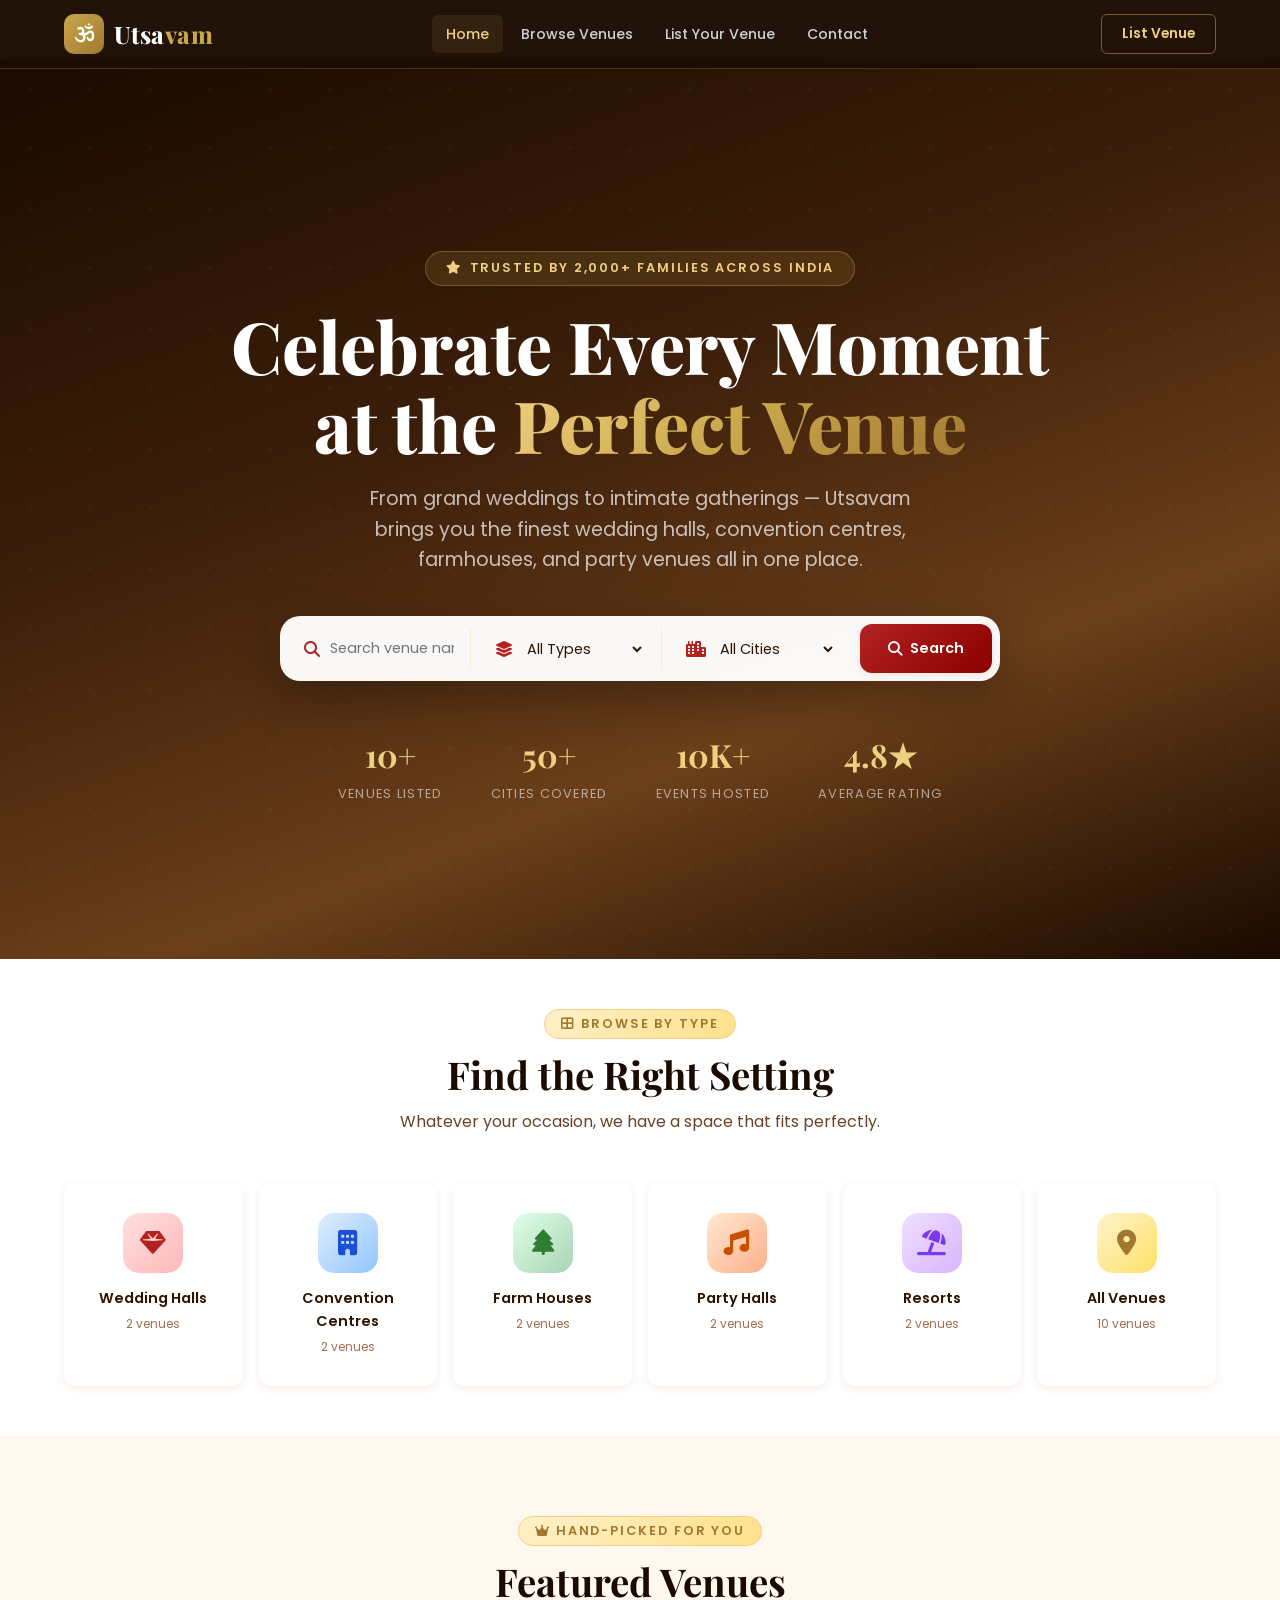
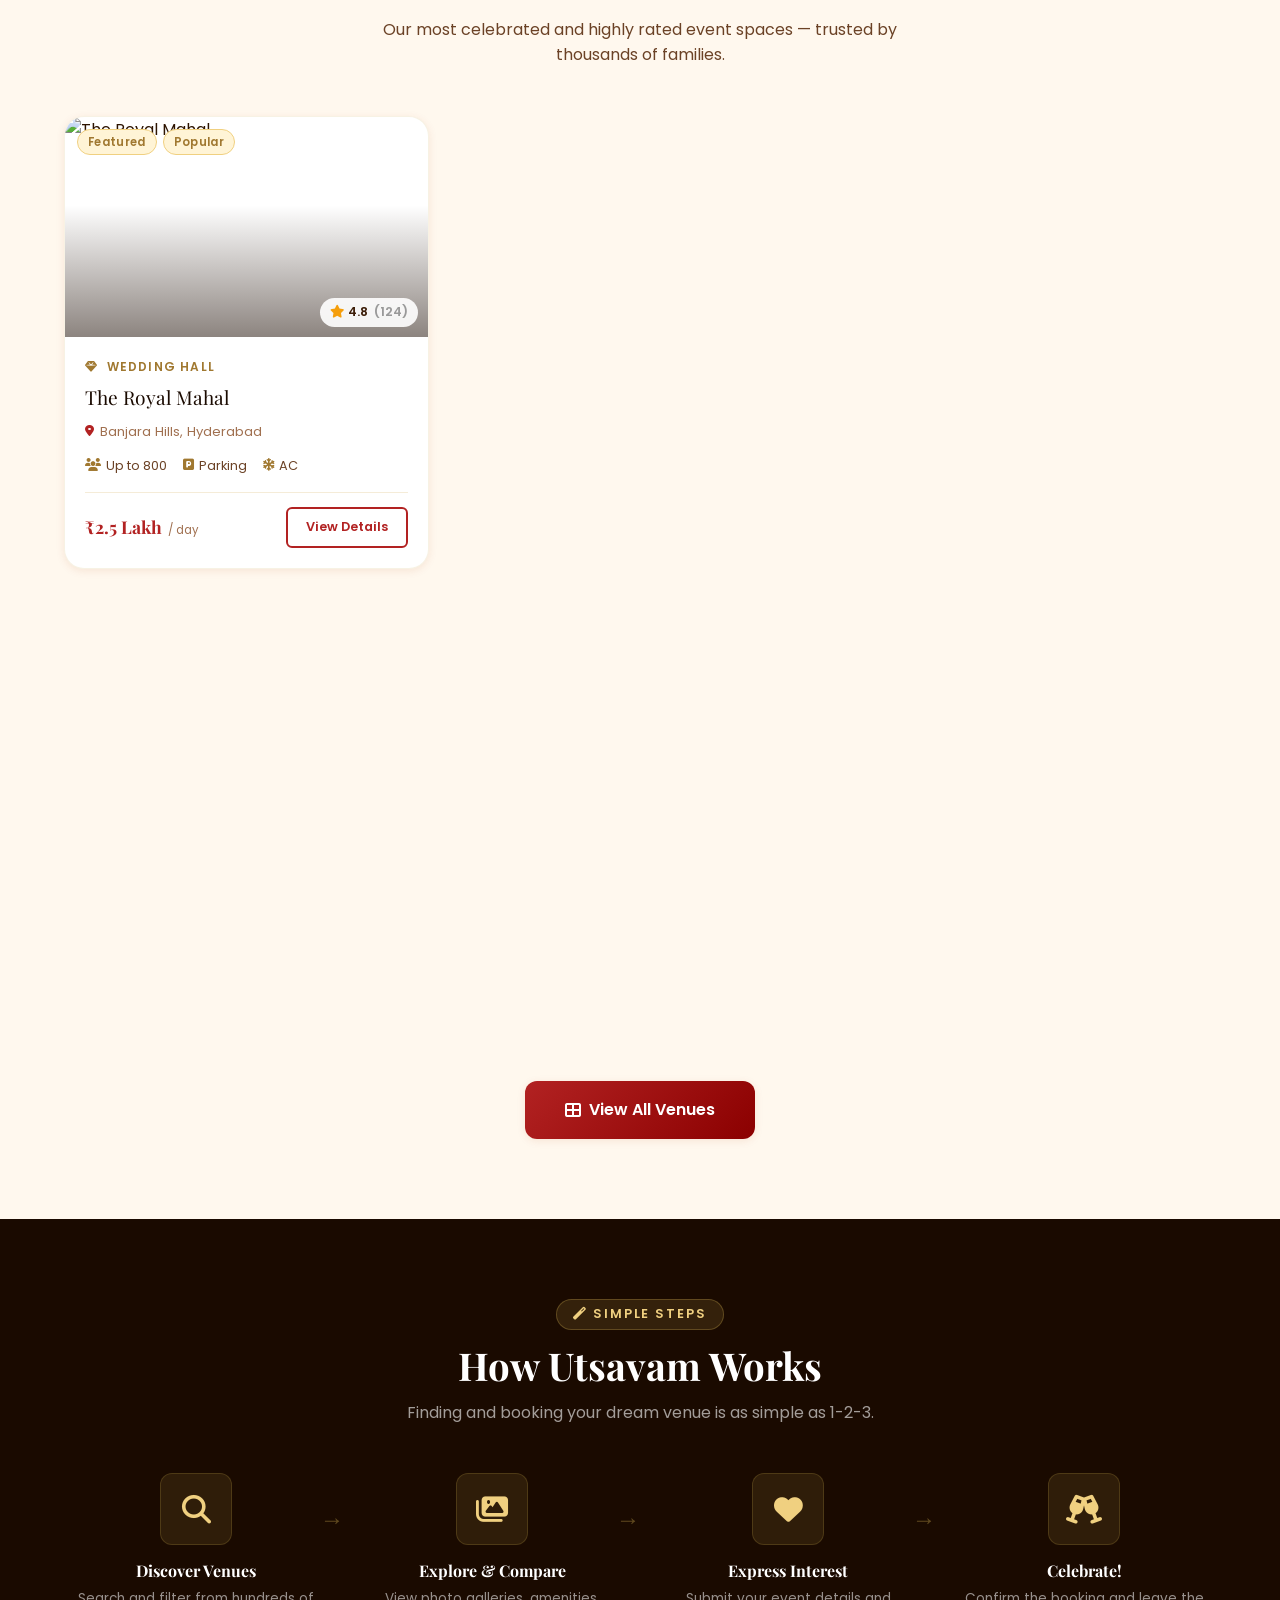
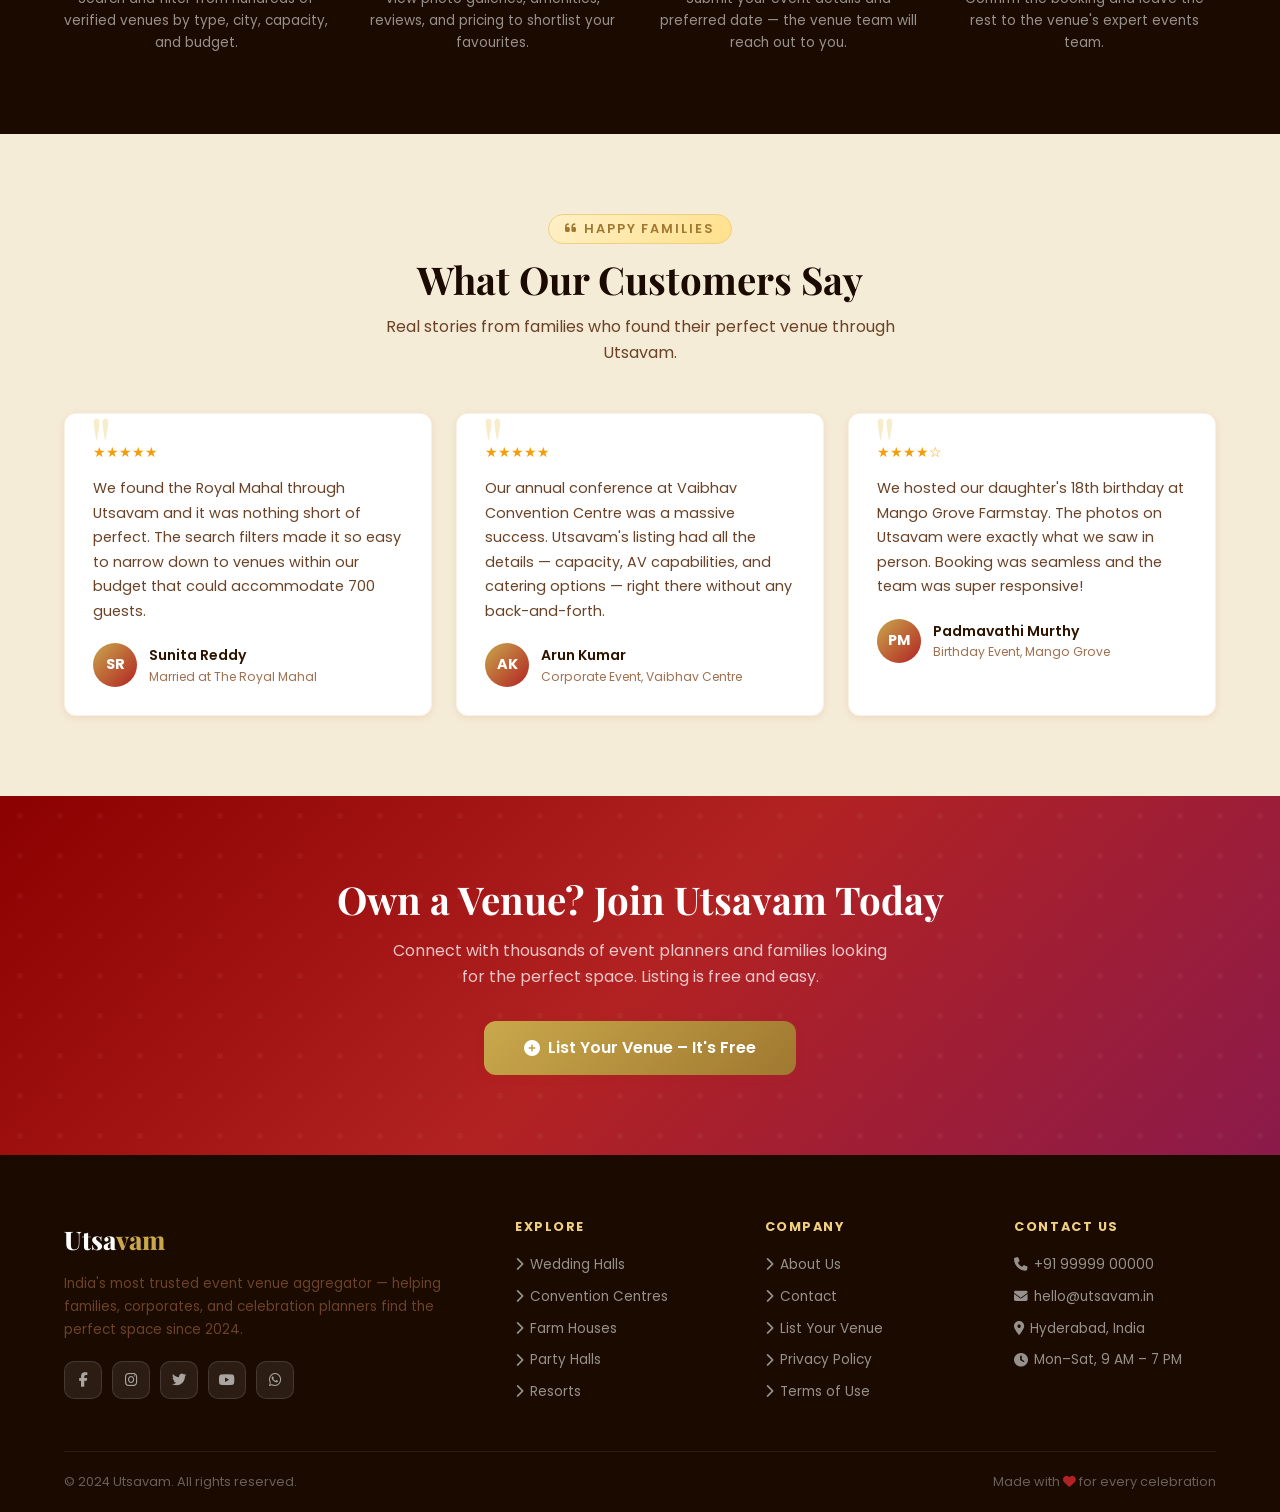
==== commit ba3e12f5: "Remove admin panel link from customer-facing navbar and footer" ====
--- a/index.html
+++ b/index.html
@@ -25,7 +25,6 @@
     </div>
     <div class="navbar-cta">
       <a href="register-venue.html" class="btn btn-nav btn-nav-outline">List Venue</a>
-      <a href="admin.html"          class="btn btn-nav btn-nav-primary">Admin</a>
     </div>
     <div class="hamburger" id="hamburger">
       <span></span><span></span><span></span>
@@ -40,7 +39,6 @@
   <a href="register-venue.html" class="nav-link">List Your Venue</a>
   <a href="contact.html"        class="nav-link">Contact Us</a>
   <div style="border-top:1px solid rgba(255,255,255,0.1);margin:16px 0;"></div>
-  <a href="admin.html" class="btn btn-primary btn-full">Admin Panel</a>
 </div>
 
 <!-- ══ HERO ══ -->
